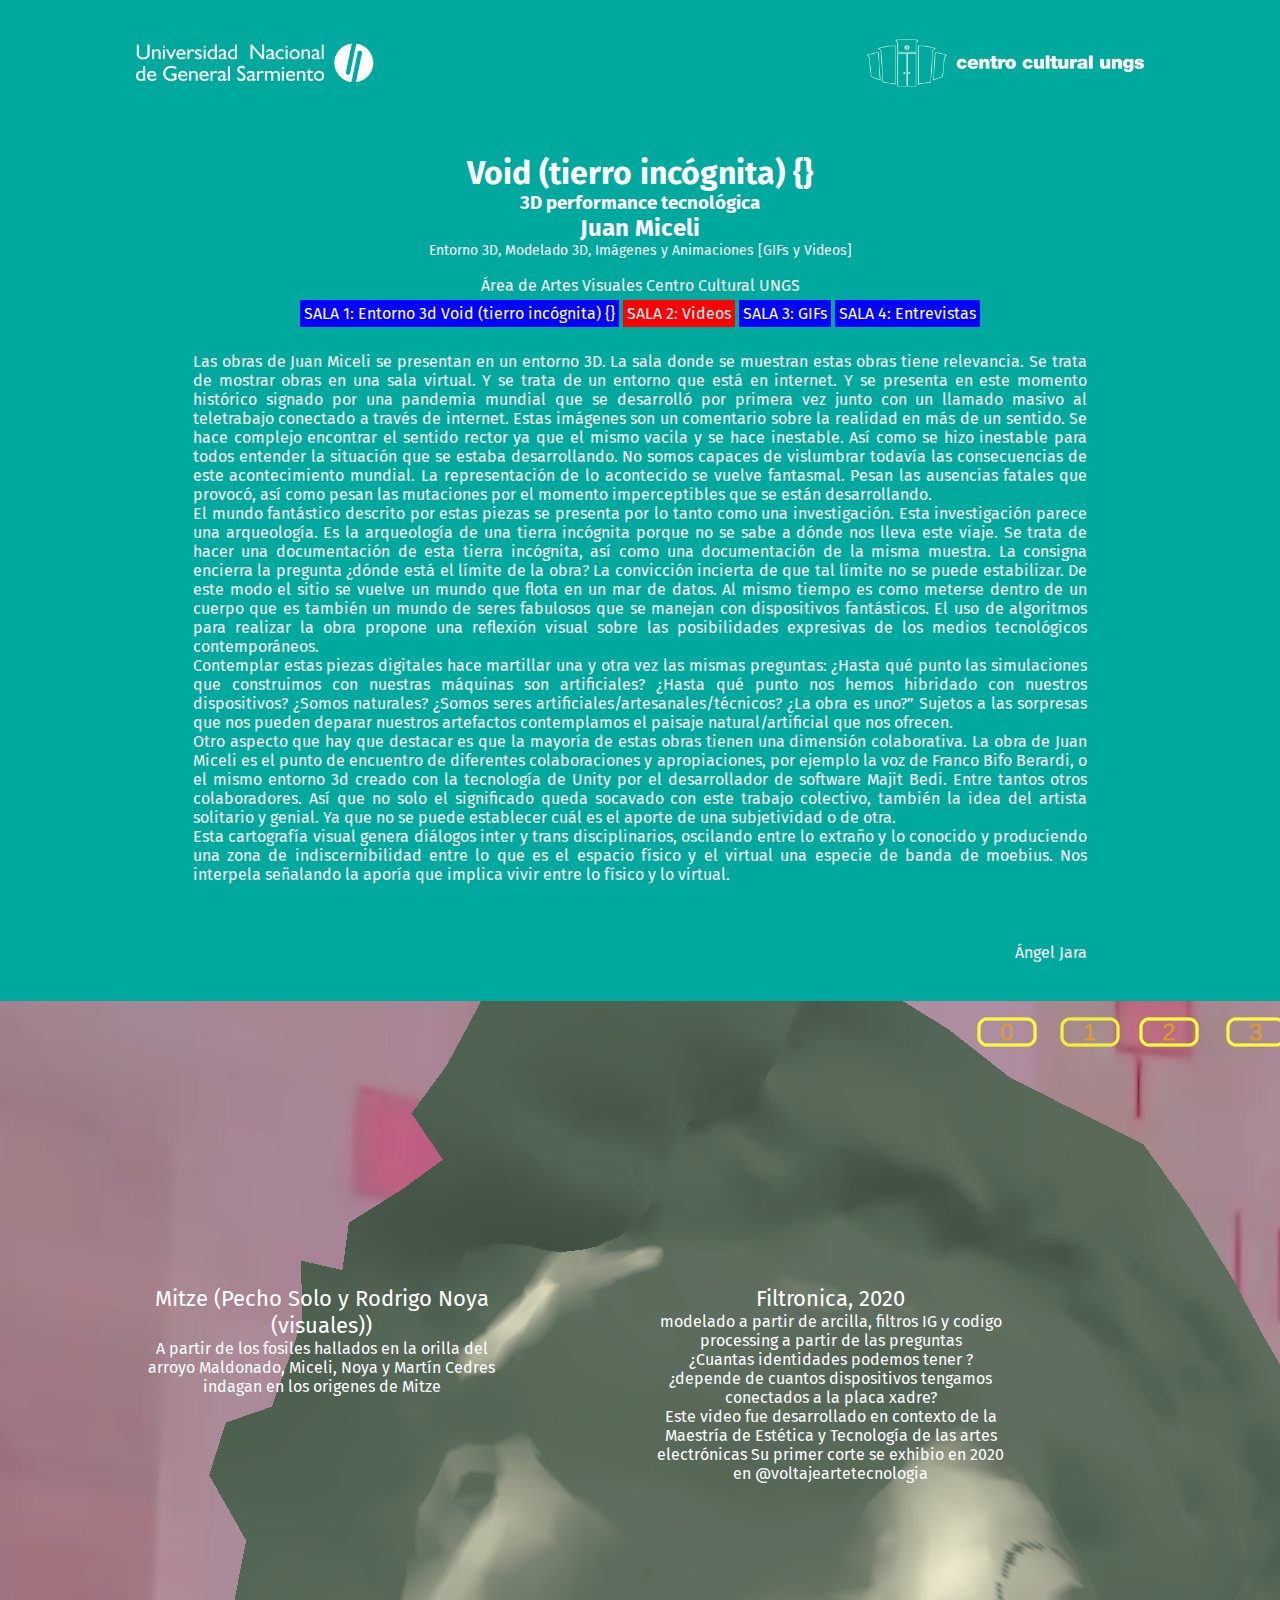
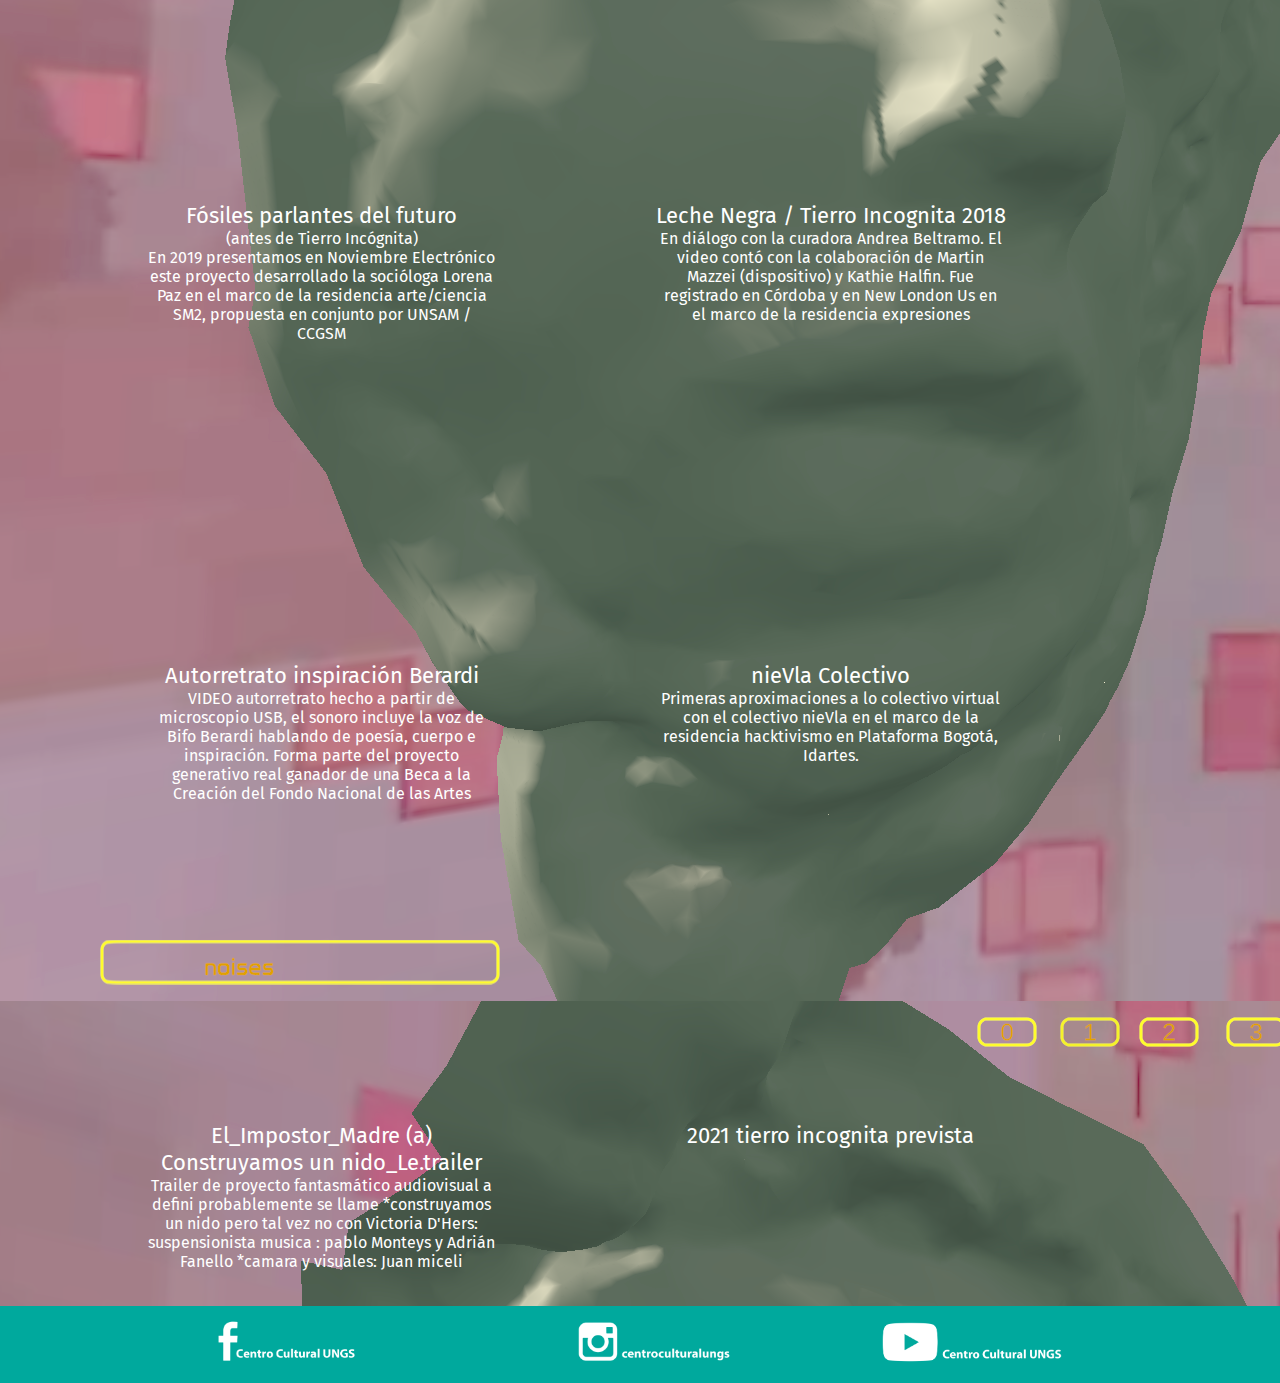
==== pagina02.html @ ece826c3 "Add files via upload" ====
<!DOCTYPE html>
<html lang="es">
    <head>
        <meta charset="UTF-8">
        <title>tierroincognitaJuanMiceliUNGS</title>
        <link rel="stylesheet" href="estilos.css">
        <link rel="icon" href="unicono.ico">
        <link rel="stylesheet" href="styles.css">
        <link rel="preconnect" href="https://fonts.gstatic.com">
        <link href="https://fonts.googleapis.com/css2?family=Fira+Sans&display=swap" rel="stylesheet"> 
        <link rel="stylesheet" href="estilosVideos.css">
    </head>
    <body>
        <header>
            <div><img src="logoTransparente.png" alt="logo centro cultural"></div>

            <h1>Void (tierro incógnita) {}</h1>
            <h3>3D performance tecnológica</h3>
            <h2>Juan Miceli</h2>
            <p  class="subtitulo">Entorno 3D, Modelado 3D, Imágenes y Animaciones [GIFs y Videos]<br><br></p>
            <p>Área de Artes Visuales Centro Cultural UNGS</p>

            <div>
                <a class = "irA" href="index.html#img1">SALA 1: Entorno 3d Void (tierro incógnita) {}</a> 
                <a class = "estoyaqui" href="pagina02.html#img1">SALA 2: Videos</a>
                <a class = "irA" href="pagina03.html#img1">SALA 3: GIFs </a>  
                <a class = "irA" href="pagina04.html#img1">SALA 4: Entrevistas </a>  
            </div>

            <div>
                <!--   <a href = "#img1">Ver Imágenes Entorno 3d</a>   -->      
            </div>
        </header>
        <div class="introduccion">
            <p class="textoCorto">
                Las obras de Juan Miceli se presentan en un entorno 3D. La sala donde se muestran estas obras tiene relevancia. Se trata de mostrar obras en una sala virtual. Y se trata de un entorno que está en internet. Y se presenta en este momento histórico signado por una pandemia mundial que se desarrolló por primera vez junto con un llamado masivo al teletrabajo conectado a través de internet. Estas imágenes son un comentario sobre la realidad en más de un sentido. Se hace complejo encontrar el sentido rector ya que el mismo vacila y se hace inestable. Así como se hizo inestable para todos entender la situación que se estaba desarrollando. No somos capaces de vislumbrar todavía las consecuencias de este acontecimiento mundial. La representación de lo acontecido se vuelve fantasmal. Pesan las ausencias fatales que provocó, así como pesan las mutaciones por el momento imperceptibles que se están desarrollando. <br>
                El mundo fantástico descrito por estas piezas se presenta por lo tanto como una investigación. Esta investigación parece una arqueología. Es la arqueología de una tierra incógnita porque no se sabe a dónde nos lleva este viaje. Se trata de hacer una documentación de esta tierra incógnita, así como una documentación de la misma muestra. La consigna encierra la pregunta ¿dónde está el límite de la obra? La convicción incierta de que tal límite no se puede estabilizar. De este modo el sitio se vuelve un mundo que flota en un mar de datos. Al mismo tiempo es como meterse dentro de un cuerpo que es también un mundo de seres fabulosos que se manejan con dispositivos fantásticos. El uso de algoritmos para realizar la obra propone una reflexión visual sobre las posibilidades expresivas de los medios tecnológicos contemporáneos. <br>
                Contemplar estas piezas digitales hace martillar una y otra vez las mismas preguntas: ¿Hasta qué punto las simulaciones que construimos con nuestras máquinas son artificiales? ¿Hasta qué punto nos hemos hibridado con nuestros dispositivos? ¿Somos naturales? ¿Somos seres artificiales/artesanales/técnicos? ¿La obra es uno?”  Sujetos a las sorpresas que nos pueden deparar nuestros artefactos contemplamos el paisaje natural/artificial que nos ofrecen.<br>
                Otro aspecto que hay que destacar es que la mayoría de estas obras tienen una dimensión colaborativa. La obra de Juan Miceli es el punto de encuentro de diferentes colaboraciones y apropiaciones, por ejemplo la voz de Franco Bifo Berardi, o el mismo entorno 3d creado con la tecnología de Unity por el desarrollador de software Majit Bedi. Entre tantos otros colaboradores. Así que no solo el significado queda socavado con este trabajo colectivo, también la idea del artista solitario y genial. Ya que no se puede establecer cuál es el aporte de una subjetividad o de otra.<br>
                Esta cartografía visual genera diálogos inter y trans disciplinarios, oscilando entre lo extraño y lo conocido y produciendo una zona de indiscernibilidad entre lo que es el espacio físico y el virtual una especie de banda de moebius. Nos interpela señalando la aporía que implica vivir entre lo físico y lo virtual.


                <br><br>
            </p>
            <p id="firmaCurador">Ángel Jara<br><br></p>



        </div>
        <div id="contenedor02">



            <div class = "videos">  
                <div class="contenedorDevideo">
                    <div id="img1">
                        <iframe width="500" height="280"  src="https://www.youtube.com/embed/HxGl6lmY7Ls" title="YouTube video player" frameborder="0" allow="accelerometer; autoplay; clipboard-write; encrypted-media; gyroscope; picture-in-picture" allowfullscreen></iframe>
                    </div>
                    <div class="nombre">
                        <p class="tituloVideo">Mitze (Pecho Solo y Rodrigo Noya (visuales)) <br> </p>
                        <p> A partir de los fosiles hallados en la orilla del arroyo Maldonado, Miceli, Noya y Martín Cedres indagan en los origenes de Mitze
                        </p>
                    </div>
                </div>

                <div class="contenedorDevideo">
                    <div id="img2">
                        <iframe width="500" height="280"  src="https://www.youtube.com/embed/QZKz11LGpqc" title="YouTube video player" frameborder="0" allow="accelerometer; autoplay; clipboard-write; encrypted-media; gyroscope; picture-in-picture" allowfullscreen></iframe>
                    </div>
                    <div class="nombre">
                        <p class="tituloVideo">Filtronica, 2020<br> </p>
                        <p>modelado a partir de arcilla, filtros IG y codigo processing a partir de las preguntas <br>
                            ¿Cuantas identidades podemos tener ?¿depende de cuantos dispositivos tengamos conectados a la placa xadre?
                            <br>
                            Este video fue desarrollado en contexto de la Maestría de Estética y Tecnología de las artes electrónicas  Su primer corte se exhibio en 2020 en @voltajeartetecnologia
                        </p>
                    </div>
                </div>

                <div class="contenedorDevideo">
                    <div id="img3">
                        <iframe width="500" height="280" src="https://www.youtube.com/embed/6zrBzX5Jtww" title="YouTube video player" frameborder="0" allow="accelerometer; autoplay; clipboard-write; encrypted-media; gyroscope; picture-in-picture" allowfullscreen></iframe>
                    </div>
                    <div class="nombre">
                        <p class="tituloVideo">Fósiles parlantes del futuro<br></p>
                        <p> (antes de Tierro Incógnita)<br>
                            En 2019 presentamos en Noviembre Electrónico este proyecto desarrollado la socióloga Lorena Paz en el marco de la residencia arte/ciencia SM2, propuesta en conjunto por  UNSAM / CCGSM 
                        </p>
                    </div>
                </div>

                <div class="contenedorDevideo">
                    <div id="img4">
                        <iframe width="500" height="280" src="https://www.youtube.com/embed/vhw7dtSBlI0" title="YouTube video player" frameborder="0" allow="accelerometer; autoplay; clipboard-write; encrypted-media; gyroscope; picture-in-picture" allowfullscreen></iframe>
                    </div>
                    <div class="nombre">
                        <p class="tituloVideo">Leche Negra / Tierro Incognita 2018<br></p>
                        <p> En diálogo con la curadora Andrea Beltramo. El video contó con la colaboración de Martin Mazzei (dispositivo) y Kathie Halfin. Fue registrado en Córdoba y en New London Us en el marco de la residencia expresiones
                        </p>
                    </div>
                </div>

                <div class="contenedorDevideo">
                    <div id="img5">
                        <iframe width="500" height="280" src="https://www.youtube.com/embed/IeEF1ytX8LI" title="YouTube video player" frameborder="0" allow="accelerometer; autoplay; clipboard-write; encrypted-media; gyroscope; picture-in-picture" allowfullscreen></iframe>
                    </div>
                    <div class="nombre">
                        <p class="tituloVideo">Autorretrato inspiración Berardi<br></p>
                        <p> VIDEO autorretrato hecho a partir de microscopio USB, el sonoro incluye la voz de Bifo Berardi hablando de poesía, cuerpo e inspiración.
                            Forma parte del proyecto generativo real ganador de una Beca a la Creación del Fondo Nacional de las Artes
                        </p>
                    </div>
                </div>

                <div class="contenedorDevideo">
                    <div id="img6">
                        <iframe width="500" height="280" src="https://www.youtube.com/embed/WB7l-OzrVms" title="YouTube video player" frameborder="0" allow="accelerometer; autoplay; clipboard-write; encrypted-media; gyroscope; picture-in-picture" allowfullscreen></iframe>
                    </div>
                    <div class="nombre">
                        <p class="tituloVideo">nieVla Colectivo<br></p>
                        <p> Primeras aproximaciones a lo colectivo virtual con el colectivo nieVla en el marco de la residencia hacktivismo en Plataforma Bogotá, Idartes. 
                        </p>
                    </div>
                </div>

                <div class="contenedorDevideo">
                    <div id="img7">
                        <iframe src="https://player.vimeo.com/video/132109901?h=d1c4c7fd4f" width="500" height="280" frameborder="0" allow="autoplay; fullscreen; picture-in-picture" allowfullscreen></iframe>
                    </div>
                    <div class="nombre">
                        <p class="tituloVideo">El_Impostor_Madre (a) Construyamos un nido_Le.trailer<br></p>
                        <p> Trailer de proyecto fantasmático audiovisual a defini
                            probablemente se llame *construyamos un nido
                            pero tal vez no
                            con Victoria D'Hers: suspensionista
                            musica : pablo Monteys y Adrián Fanello
                            *camara y visuales: Juan miceli

                        </p>
                    </div>
                </div>

                <div class="contenedorDevideo">
                    <div id="img8">
                        <iframe width="500" height="280" src="https://www.youtube.com/embed/KdrAC4US1-0" title="YouTube video player" frameborder="0" allow="accelerometer; autoplay; clipboard-write; encrypted-media; gyroscope; picture-in-picture" allowfullscreen></iframe>
                    </div>
                    <div class="nombre">
                        <p class="tituloVideo">2021 tierro incognita prevista<br></p>
                        <p>
                        </p>
                    </div>
                </div>


            </div>
        </div>

        <!--
<div class="contenedorDevideo">
<div id="img1">
<iframe ></iframe>
</div>
<div class="nombre">
<p class="tituloVideo">titulo<br></p>
<p> descripcion
</p>
</div>
</div>

-->


        <div>
            <div><img src="footerTranspa.png" alt="logo centro cultural"></div>
        </div>
    </body>
</html>
---- estilos.css ----
*{
    padding: 0;
    margin: 0;  
    text-decoration: none;
}



body {
    padding: 0;
    margin: 0;
    /*font-family: sans-serif;*/
    font-family: 'Fira Sans', sans-serif;
    color: #fff;
    background: #00a99d;
    text-align: center;
    text-decoration: none;
}

h1 {
    font-size: 20;
    margin-top: 50px;
}

a{
    color: #fff;
}

a.irA {
    display: inline-block;
    padding-top: 10px;
    padding-bottom: 10px;
    margin-bottom: 5px;
    margin-top: 5px;
    padding:  4px;
    color: #fff;
    background: #00F;
}

a.estoyaqui{
    display: inline-block;
    padding-top: 10px;
    padding-bottom: 10px;
    margin-bottom: 5px;
    margin-top: 5px;
    padding:  4px;
    color: #fff;
    background: #f00;  

}

img {
    max-width: 80%;
    max-height: 600px;
}

p.participantes{
    padding: 20px;
    text-align: left;
    display: inline-block;
}

p#firmaCurador{
    padding: 20px;
    text-align: right;  

}

p.textoCuratorial{
    padding: 20px;
    text-align: left;
    display: inline-block;
}

p.textoCorto{
    padding: 20px;
    text-align: justify;
    display: inline-block;
}

p.subtitulo {
    font-size: 14px;

}

.introduccion{  
    display: block;
    margin: auto;
    width: 73%;
}

.losParti{    
    display: inline-flex;
    /* width: 120px;*/
    text-align: left;

    flex-wrap: wrap;
    padding: 3px;
    margin: 1px;
    background: #000;
    justify-content:space-between;
}



.nombre{
    width: 350px;
    display: block;
    margin: auto;
    margin-bottom: 35px;
}

.fotos{
    background: #0c0c0c;
}
.unaFoto{
    display: none;
}

.unaFoto:target{
    display: block;
}
.nombre p{
    margin: 0;
}

.titulo {
    color: #09b;
}
---- styles.css ----
@charset "UTF-8";

@font-face {
  font-family: "untitled-font-1";
  src:url("fonts/untitled-font-1.eot");
  src:url("fonts/untitled-font-1.eot?#iefix") format("embedded-opentype"),
    url("fonts/untitled-font-1.woff") format("woff"),
    url("fonts/untitled-font-1.ttf") format("truetype"),
    url("fonts/untitled-font-1.svg#untitled-font-1") format("svg");
  font-weight: normal;
  font-style: normal;

}

[data-icon]:before {
  font-family: "untitled-font-1" !important;
  content: attr(data-icon);
  font-style: normal !important;
  font-weight: normal !important;
  font-variant: normal !important;
  text-transform: none !important;
  speak: none;
  line-height: 1;
  -webkit-font-smoothing: antialiased;
  -moz-osx-font-smoothing: grayscale;
}

[class^="icon-"]:before,
[class*=" icon-"]:before {
  font-family: "untitled-font-1" !important;
  font-style: normal !important;
  font-weight: normal !important;
  font-variant: normal !important;
  text-transform: none !important;
  speak: none;
  line-height: 1;
  -webkit-font-smoothing: antialiased;
  -moz-osx-font-smoothing: grayscale;
}

.icon-chevron-right:before {
  content: "\66";
}
.icon-chevron-left:before {
  content: "\67";
}
---- estilosVideos.css ----
div#contenedor02{
    background-image: url("imagenes/Captura%20de%20Pantalla%202021-10-21%20a%20la(s)%2010.22.22%20a.%20m..png");
}

div.videos{
    
    width: 90%;

    display: block;
 
}

div.contenedorDevideo{
     width: 505px;
        display: inline-block;
    vertical-align: text-top;
}

p.tituloVideo{
        font-size: 22px;
    
}
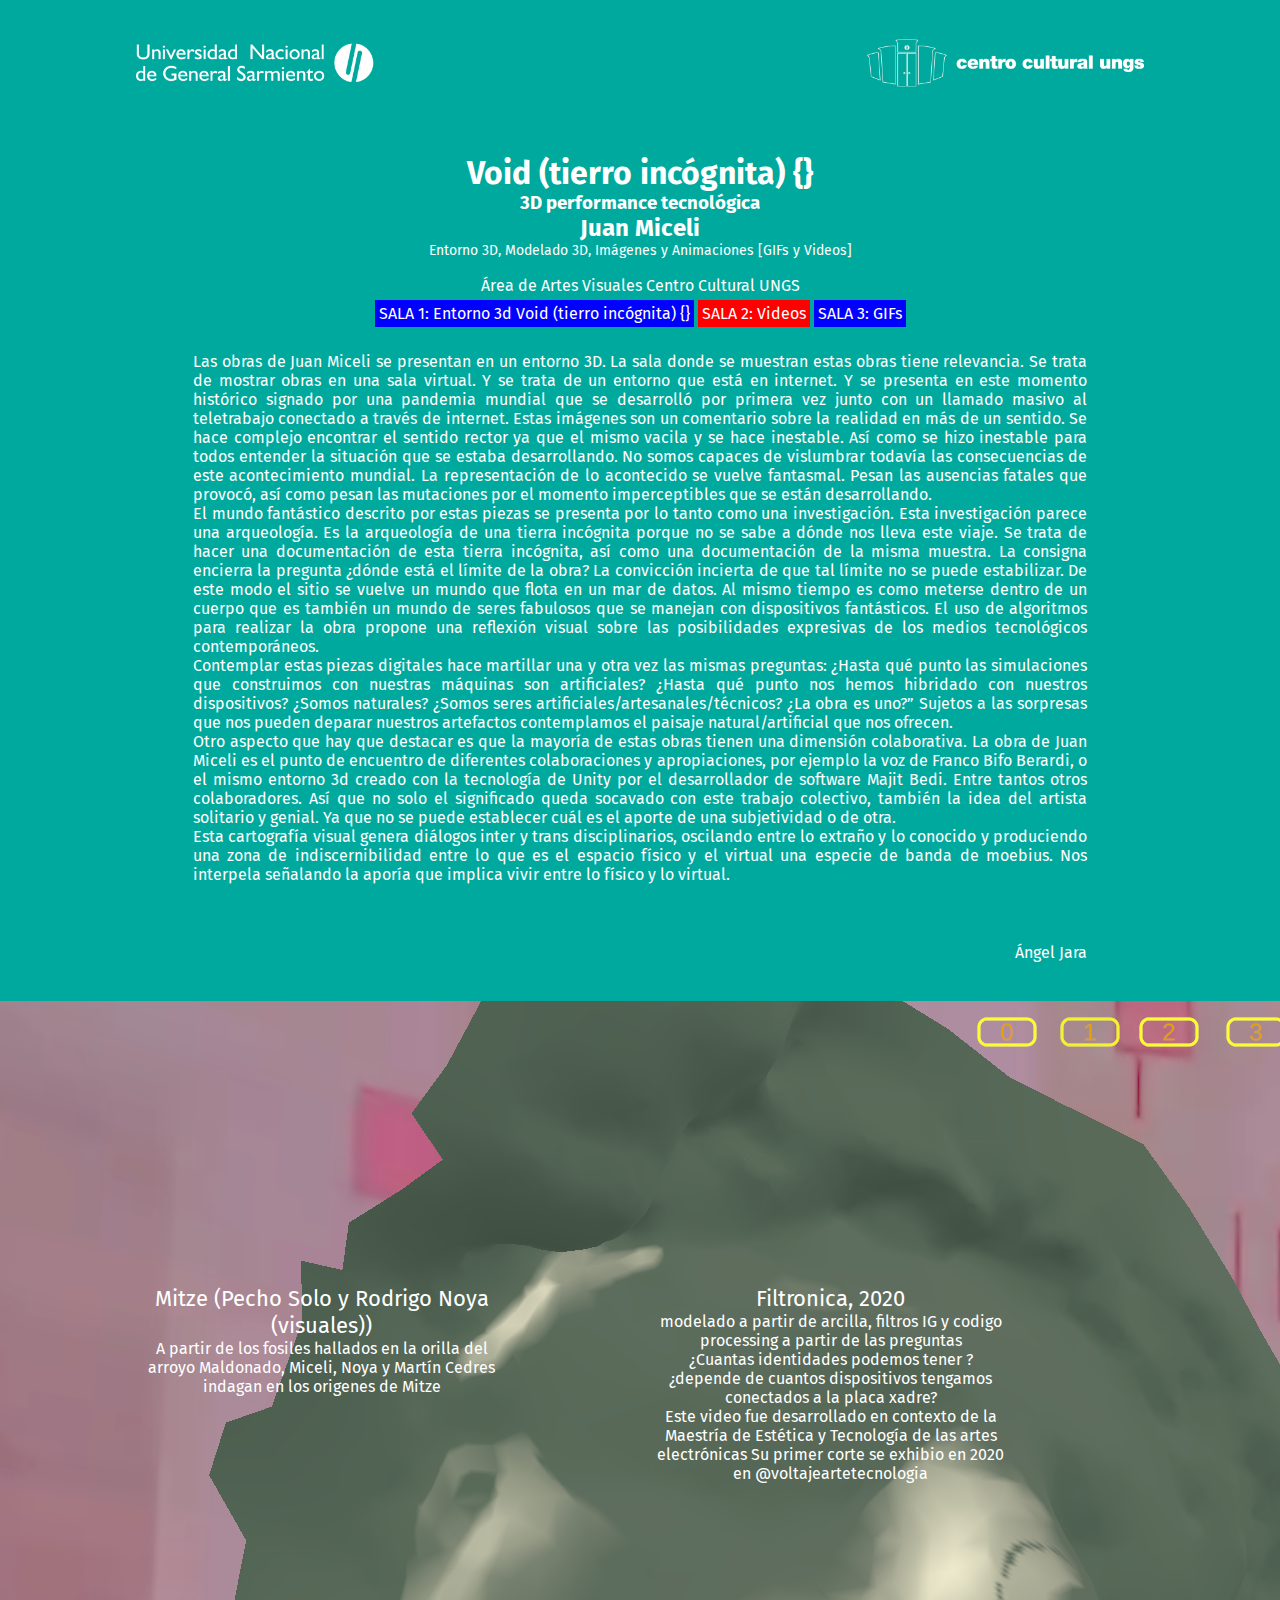
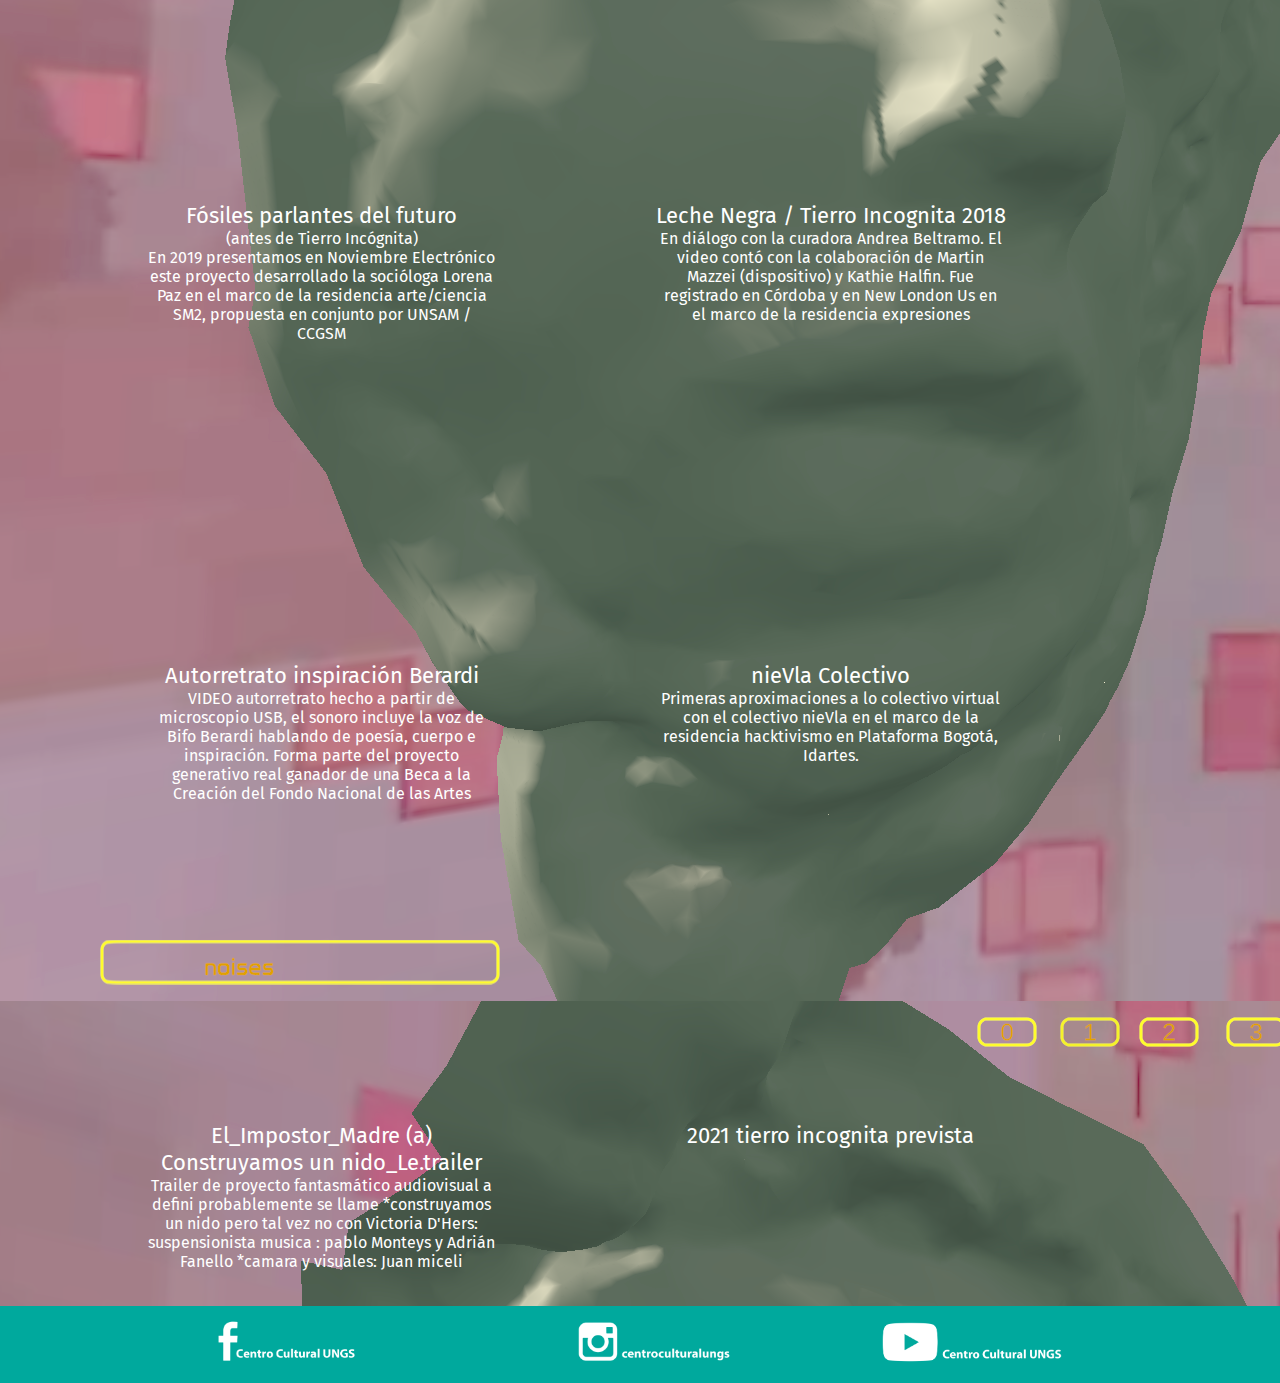
==== commit 1d575f19: "Add files via upload" ====
--- a/pagina02.html
+++ b/pagina02.html
@@ -24,7 +24,9 @@
                 <a class = "irA" href="index.html#img1">SALA 1: Entorno 3d Void (tierro incógnita) {}</a> 
                 <a class = "estoyaqui" href="pagina02.html#img1">SALA 2: Videos</a>
                 <a class = "irA" href="pagina03.html#img1">SALA 3: GIFs </a>  
+                <!-- 
                 <a class = "irA" href="pagina04.html#img1">SALA 4: Entrevistas </a>  
+                -->
             </div>
 
             <div>
--- a/estilosVideos.css
+++ b/estilosVideos.css
@@ -2,12 +2,13 @@
     background-image: url("imagenes/Captura%20de%20Pantalla%202021-10-21%20a%20la(s)%2010.22.22%20a.%20m..png");
 }
 
-div.videos{
-    
+div#contenedor03{
+    background-image: url("imagenes/Captura%20de%20Pantalla%202021-10-21%20a%20la(s)%2010.22.27%20a.%20m..png");
+}
+
+div.videos{    
     width: 90%;
-
-    display: block;
- 
+    display: block; 
 }
 
 div.contenedorDevideo{
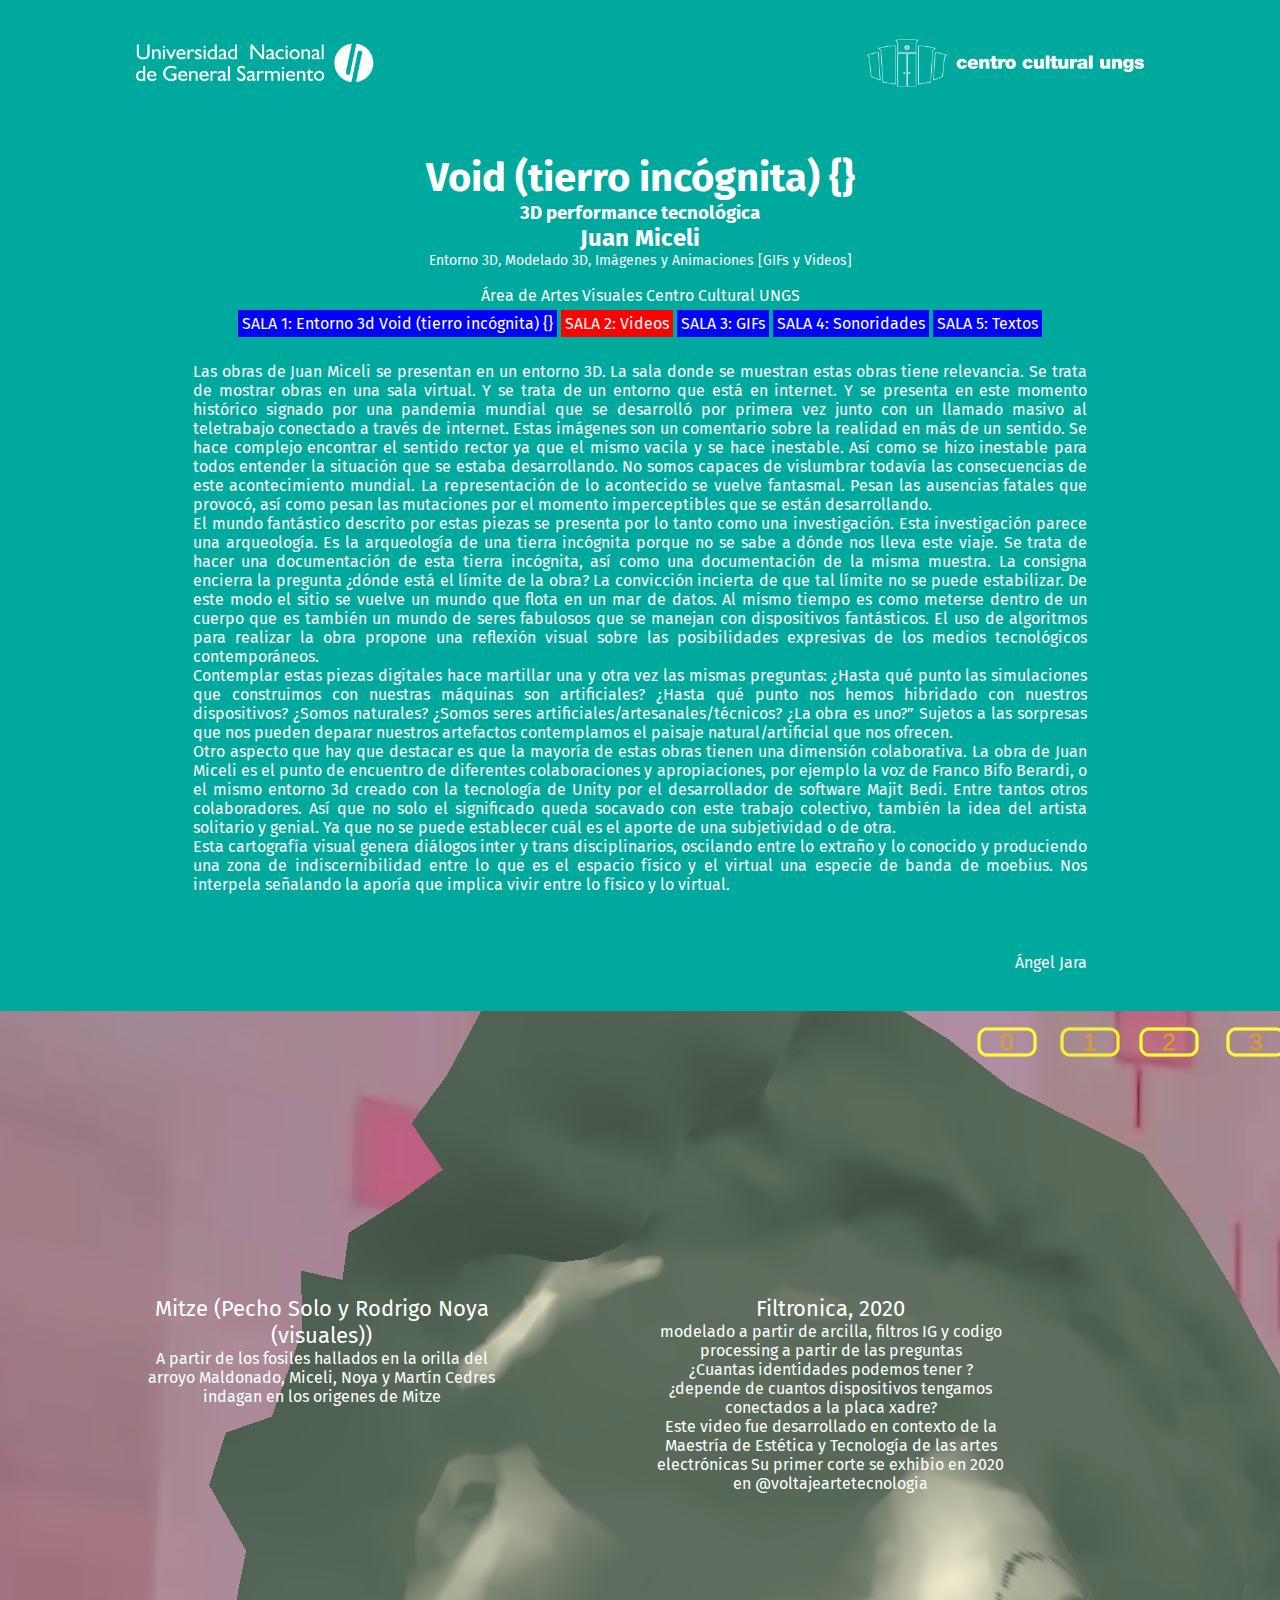
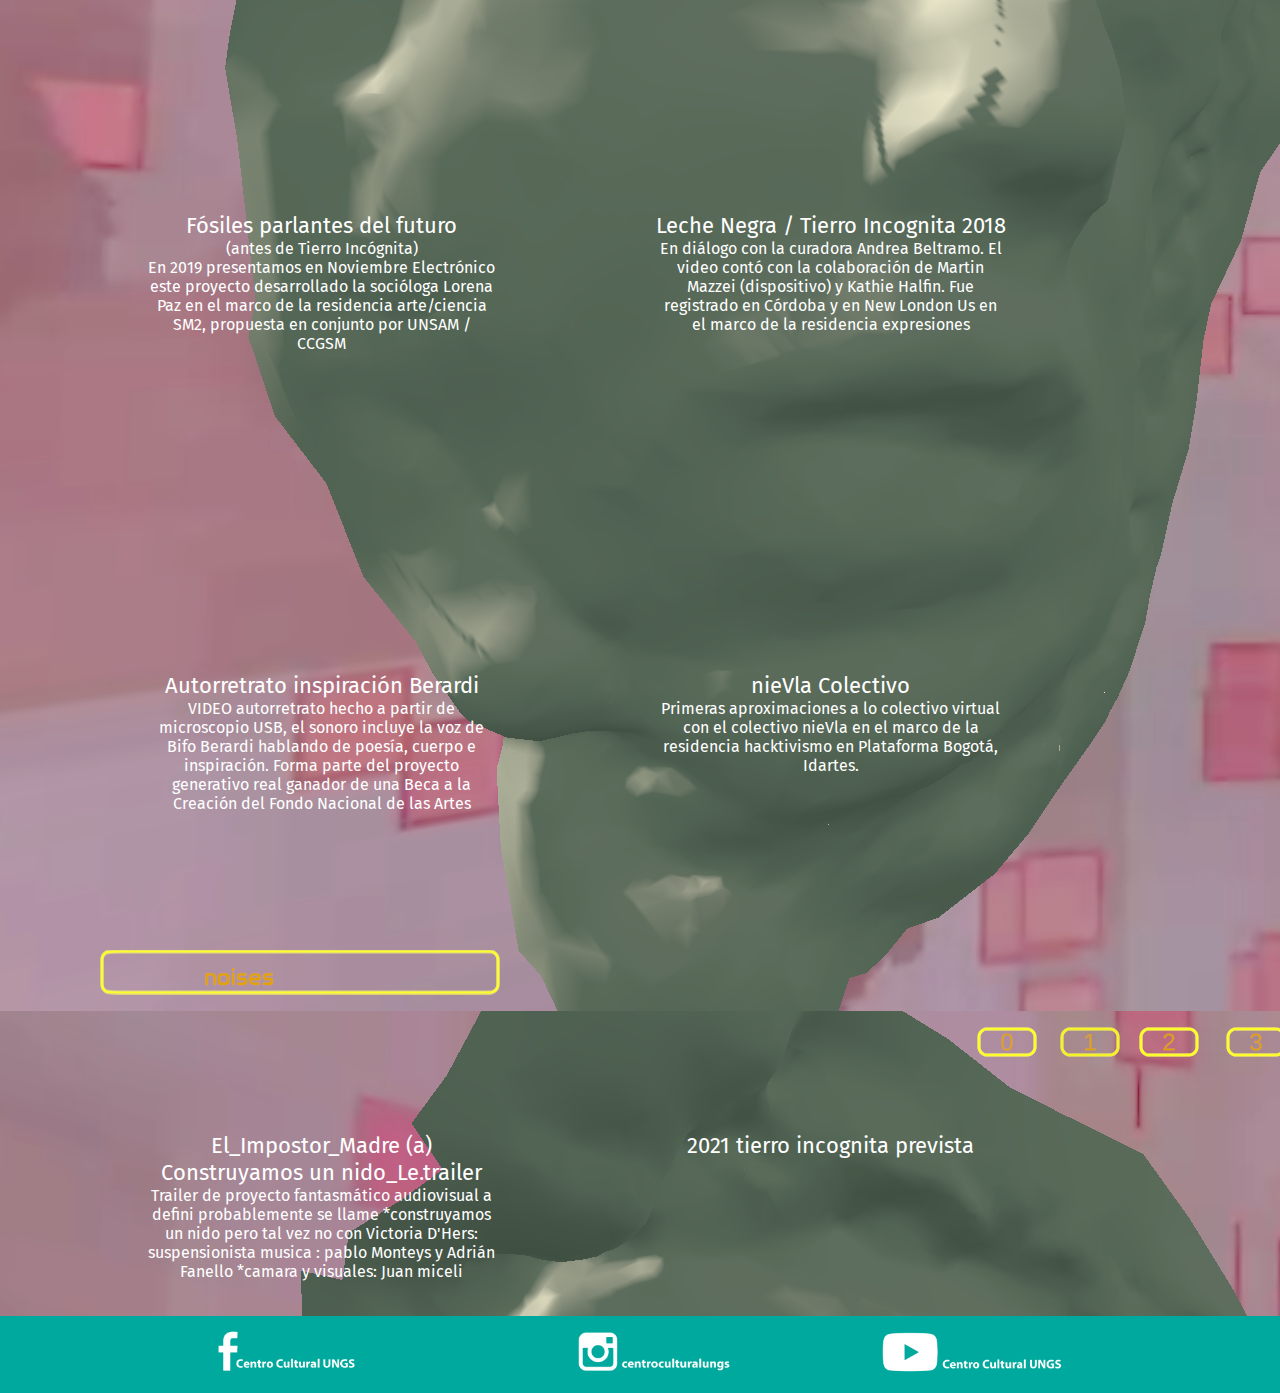
==== commit a64fd305: "Add files via upload" ====
--- a/pagina02.html
+++ b/pagina02.html
@@ -24,9 +24,11 @@
                 <a class = "irA" href="index.html#img1">SALA 1: Entorno 3d Void (tierro incógnita) {}</a> 
                 <a class = "estoyaqui" href="pagina02.html#img1">SALA 2: Videos</a>
                 <a class = "irA" href="pagina03.html#img1">SALA 3: GIFs </a>  
+                <a class = "irA" href="pagina04.html#img1">SALA 4: Sonoridades</a>
+                <a class = "irA" href="pagina05.html#img1">SALA 5: Textos </a> 
                 <!-- 
-                <a class = "irA" href="pagina04.html#img1">SALA 4: Entrevistas </a>  
-                -->
+<a class = "irA" href="pagina04.html#img1">SALA 4: Entrevistas </a>  
+-->
             </div>
 
             <div>
--- a/estilos.css
+++ b/estilos.css
@@ -18,7 +18,7 @@
 }
 
 h1 {
-    font-size: 20;
+    font-size: 40px;
     margin-top: 50px;
 }
 
--- a/estilosVideos.css
+++ b/estilosVideos.css
@@ -11,6 +11,15 @@
     display: block; 
 }
 
+div.contenedorDeTexto{
+         width: 505px;
+    background: rgba(0,0,0,40%);
+            display: inline-block;
+    vertical-align: text-top;
+    
+    margin:  5px;
+}
+
 div.contenedorDevideo{
      width: 505px;
         display: inline-block;
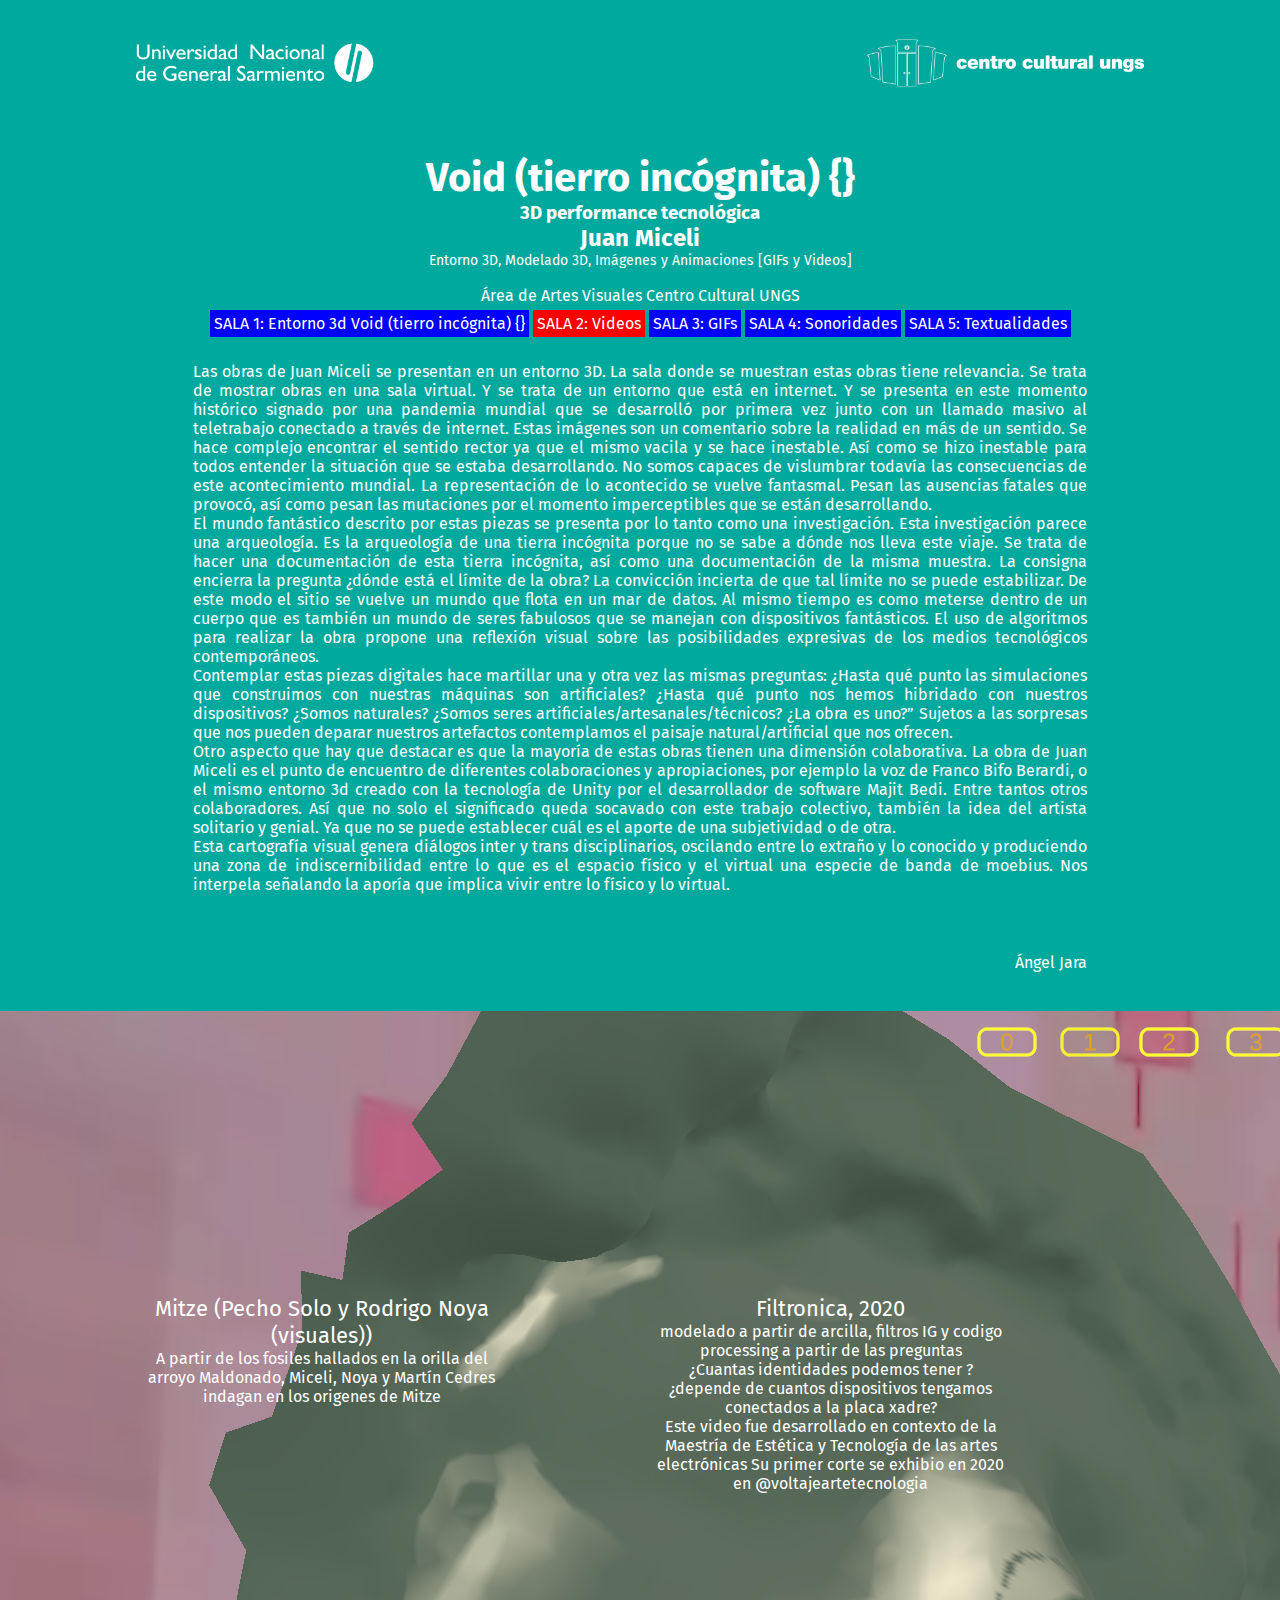
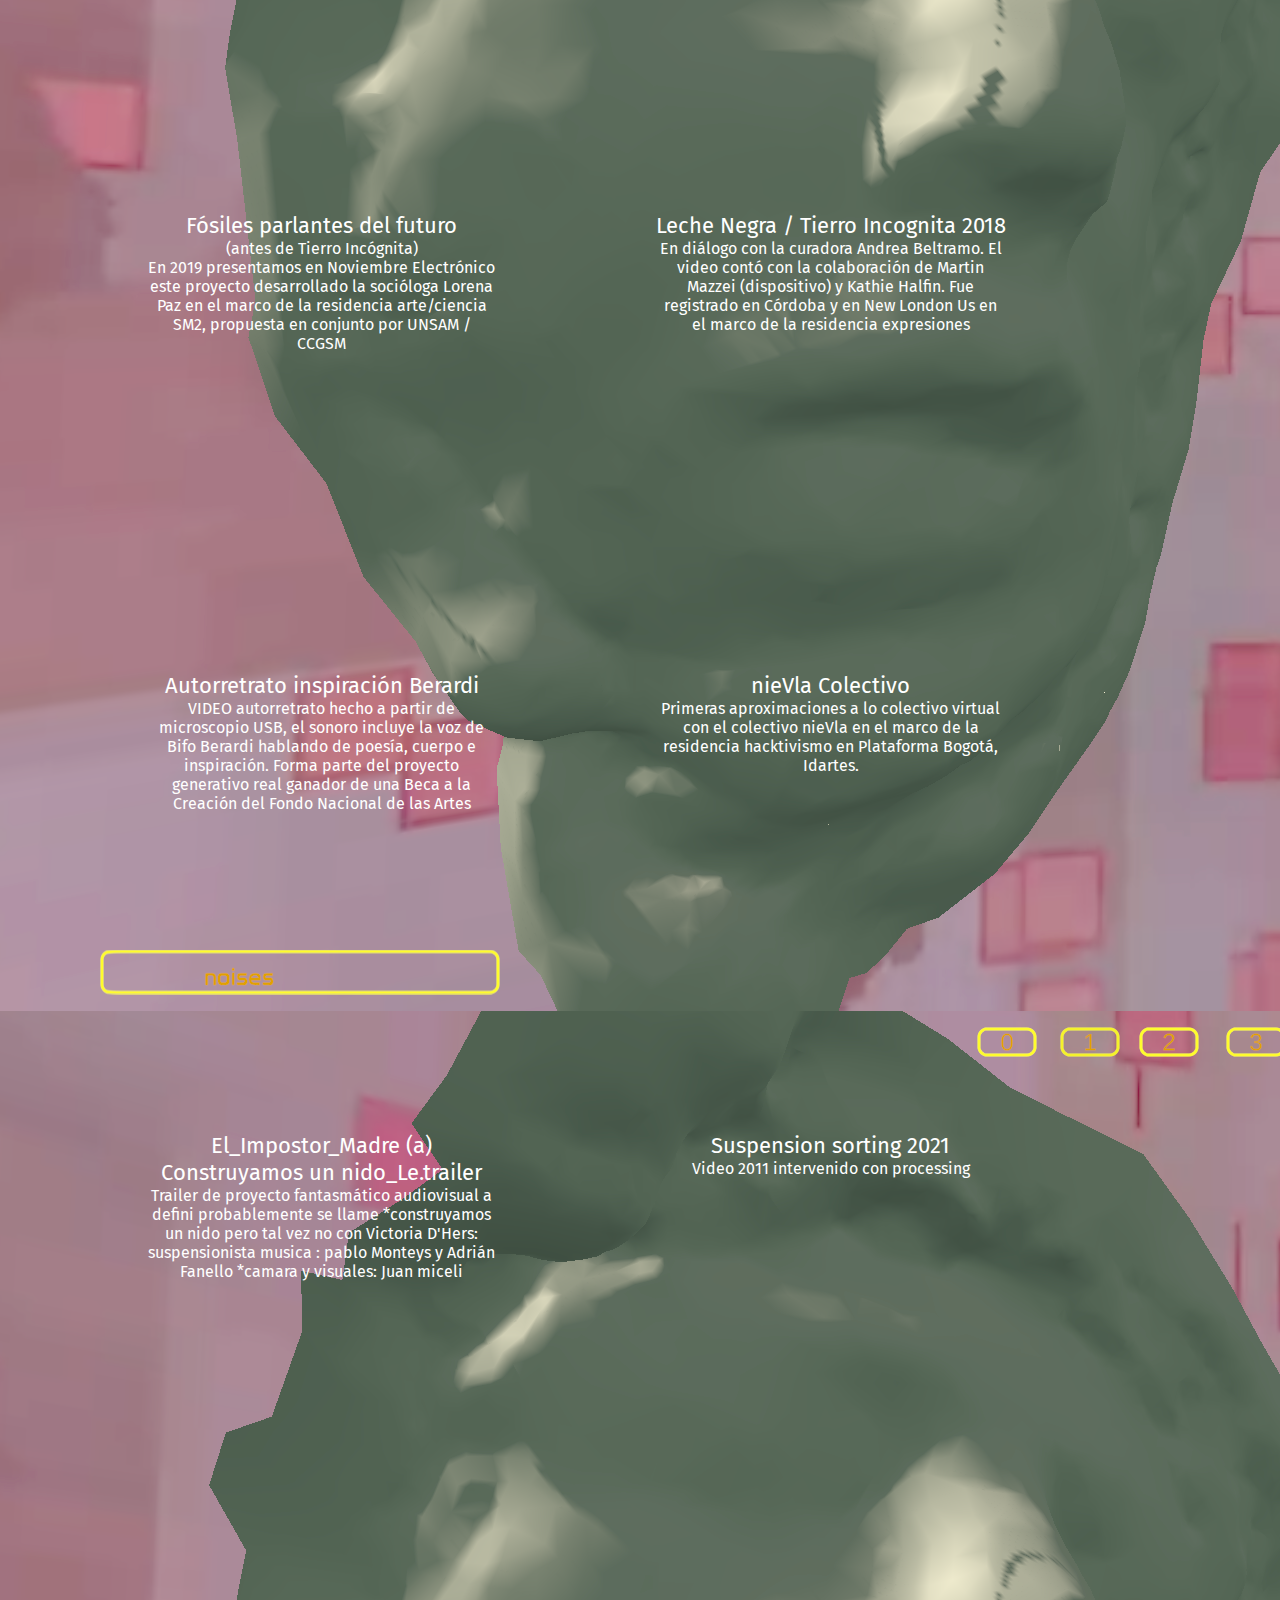
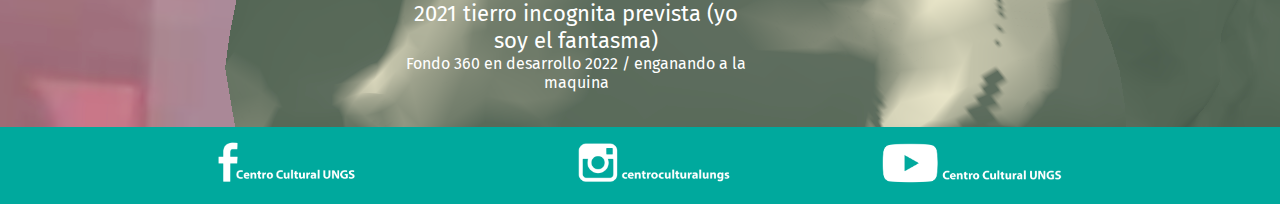
==== commit 8d3d9435: "Add files via upload" ====
--- a/pagina02.html
+++ b/pagina02.html
@@ -25,7 +25,7 @@
                 <a class = "estoyaqui" href="pagina02.html#img1">SALA 2: Videos</a>
                 <a class = "irA" href="pagina03.html#img1">SALA 3: GIFs </a>  
                 <a class = "irA" href="pagina04.html#img1">SALA 4: Sonoridades</a>
-                <a class = "irA" href="pagina05.html#img1">SALA 5: Textos </a> 
+                <a class = "irA" href="pagina05.html#img1">SALA 5: Textualidades</a> 
                 <!-- 
 <a class = "irA" href="pagina04.html#img1">SALA 4: Entrevistas </a>  
 -->
@@ -143,14 +143,25 @@
                         </p>
                     </div>
                 </div>
+                
+                                <div class="contenedorDevideo">
+                    <div id="img8">
+                        <iframe src="https://player.vimeo.com/video/132109901?h=d1c4c7fd4f" width="500" height="280" frameborder="0" allow="autoplay; fullscreen; picture-in-picture" allowfullscreen></iframe>
+                    </div>
+                    <div class="nombre">
+                        <p class="tituloVideo">Suspension sorting 2021<br></p>
+                        <p>Video 2011 intervenido con processing
+                        </p>
+                    </div>
+                </div>
 
                 <div class="contenedorDevideo">
-                    <div id="img8">
+                    <div id="img9">
                         <iframe width="500" height="280" src="https://www.youtube.com/embed/KdrAC4US1-0" title="YouTube video player" frameborder="0" allow="accelerometer; autoplay; clipboard-write; encrypted-media; gyroscope; picture-in-picture" allowfullscreen></iframe>
                     </div>
                     <div class="nombre">
-                        <p class="tituloVideo">2021 tierro incognita prevista<br></p>
-                        <p>
+                        <p class="tituloVideo">2021 tierro incognita prevista (yo soy el fantasma)<br></p>
+                        <p>Fondo 360 en desarrollo 2022 / enganando a la maquina
                         </p>
                     </div>
                 </div>
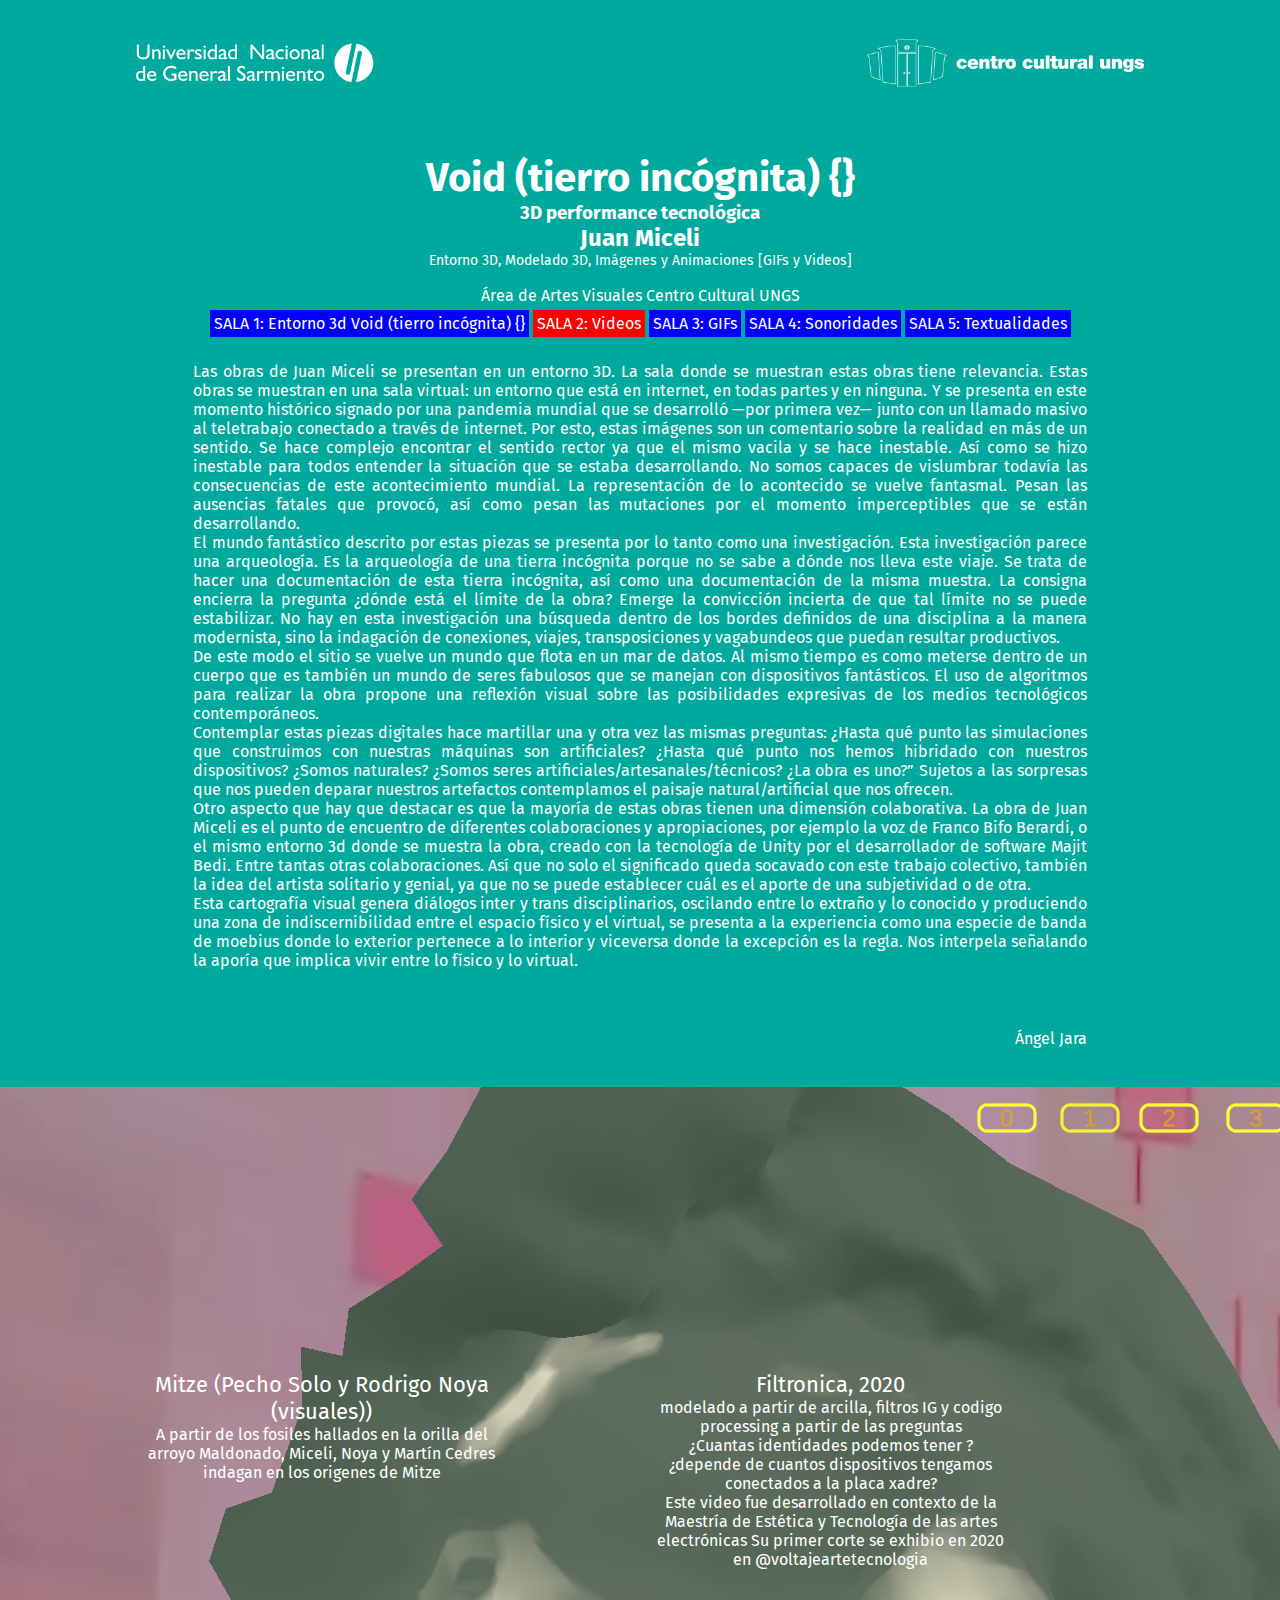
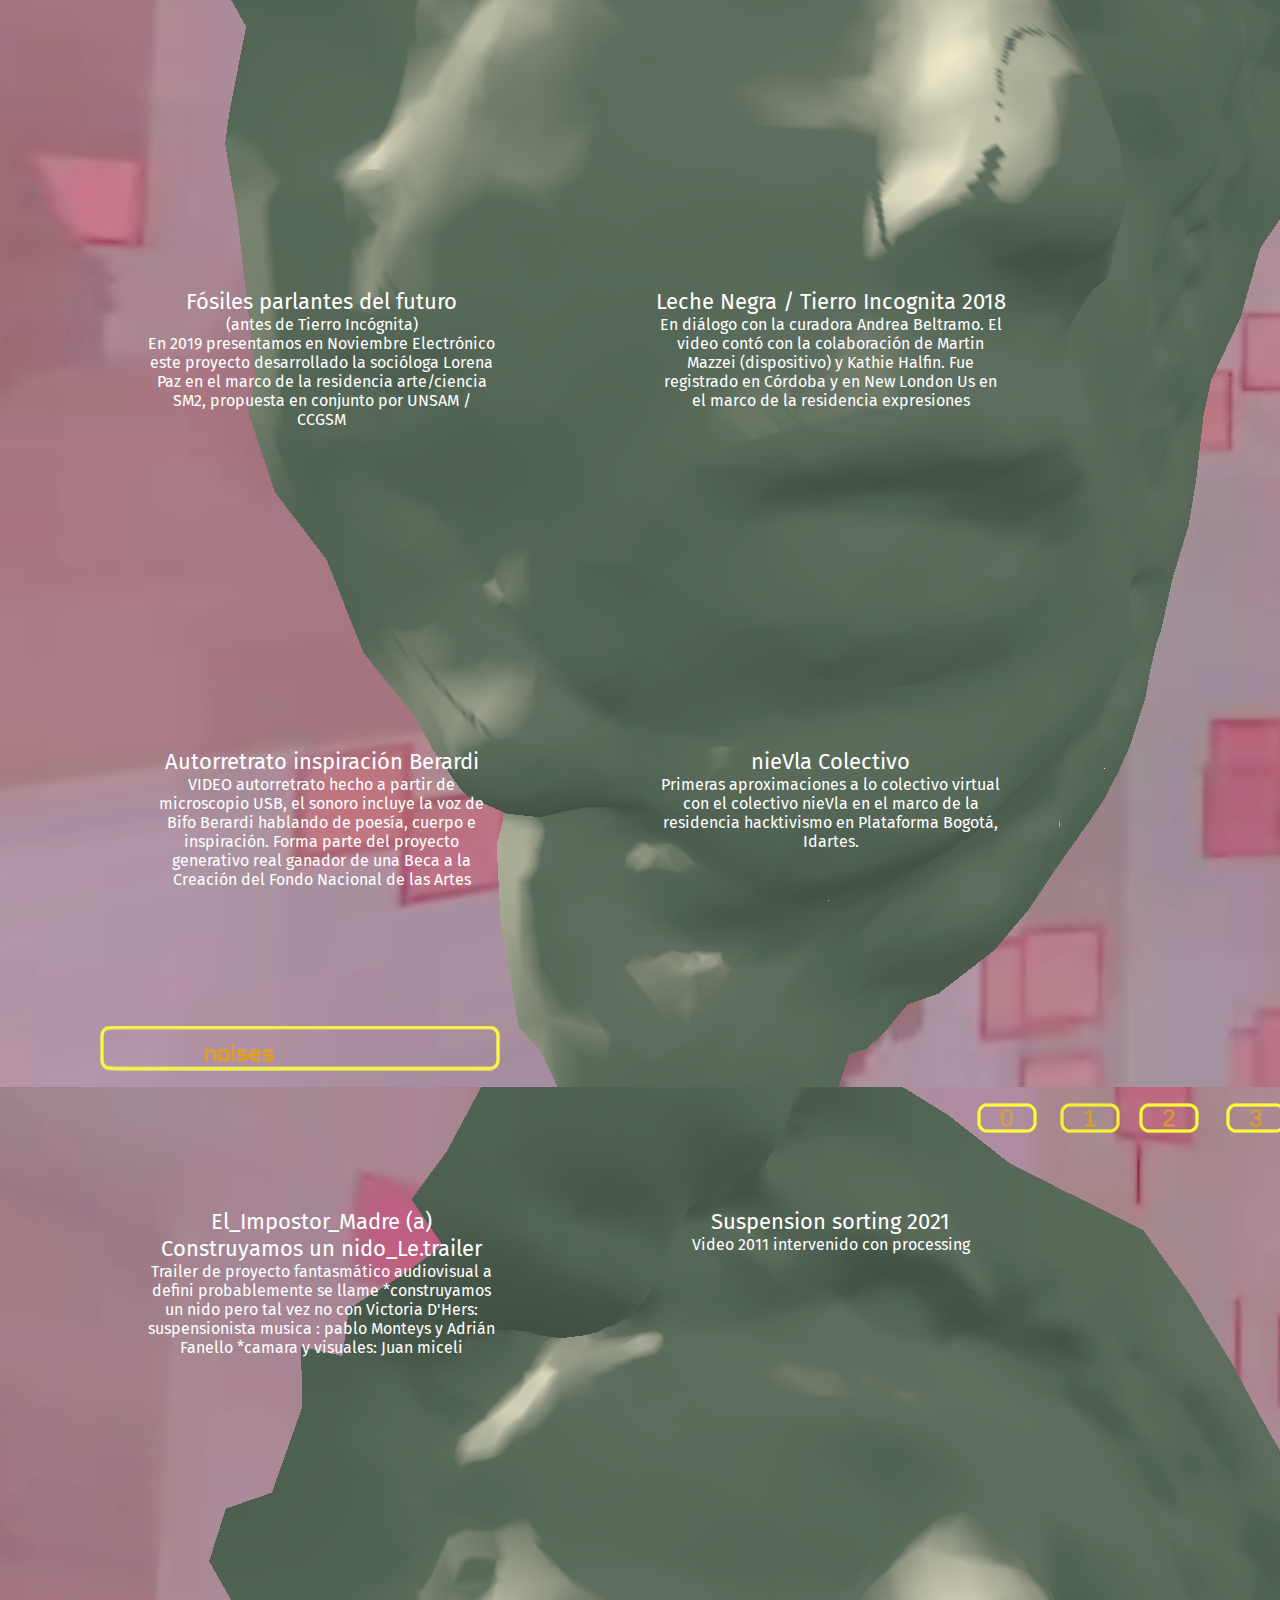
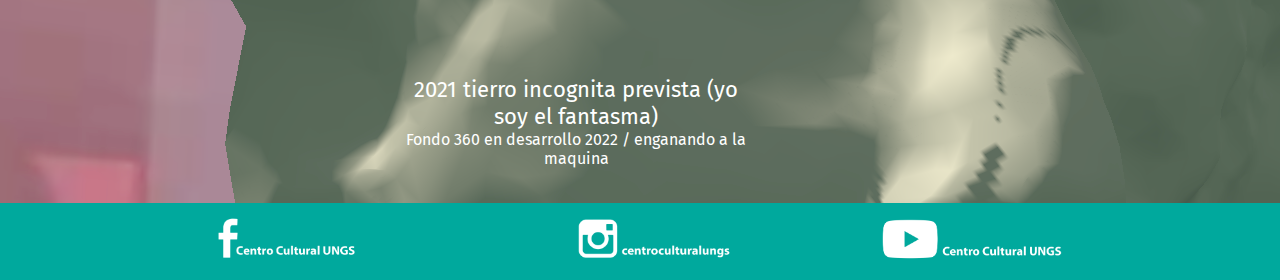
==== commit 816dc694: "Add files via upload" ====
--- a/pagina02.html
+++ b/pagina02.html
@@ -37,11 +37,12 @@
         </header>
         <div class="introduccion">
             <p class="textoCorto">
-                Las obras de Juan Miceli se presentan en un entorno 3D. La sala donde se muestran estas obras tiene relevancia. Se trata de mostrar obras en una sala virtual. Y se trata de un entorno que está en internet. Y se presenta en este momento histórico signado por una pandemia mundial que se desarrolló por primera vez junto con un llamado masivo al teletrabajo conectado a través de internet. Estas imágenes son un comentario sobre la realidad en más de un sentido. Se hace complejo encontrar el sentido rector ya que el mismo vacila y se hace inestable. Así como se hizo inestable para todos entender la situación que se estaba desarrollando. No somos capaces de vislumbrar todavía las consecuencias de este acontecimiento mundial. La representación de lo acontecido se vuelve fantasmal. Pesan las ausencias fatales que provocó, así como pesan las mutaciones por el momento imperceptibles que se están desarrollando. <br>
-                El mundo fantástico descrito por estas piezas se presenta por lo tanto como una investigación. Esta investigación parece una arqueología. Es la arqueología de una tierra incógnita porque no se sabe a dónde nos lleva este viaje. Se trata de hacer una documentación de esta tierra incógnita, así como una documentación de la misma muestra. La consigna encierra la pregunta ¿dónde está el límite de la obra? La convicción incierta de que tal límite no se puede estabilizar. De este modo el sitio se vuelve un mundo que flota en un mar de datos. Al mismo tiempo es como meterse dentro de un cuerpo que es también un mundo de seres fabulosos que se manejan con dispositivos fantásticos. El uso de algoritmos para realizar la obra propone una reflexión visual sobre las posibilidades expresivas de los medios tecnológicos contemporáneos. <br>
+                Las obras de Juan Miceli se presentan en un entorno 3D. La sala donde se muestran estas obras tiene relevancia. Estas obras se muestran en una sala virtual: un entorno que está en internet, en todas partes y en ninguna. Y se presenta en este momento histórico signado por una pandemia mundial que se desarrolló —por primera vez— junto con un llamado masivo al teletrabajo conectado a través de internet. Por esto, estas imágenes son un comentario sobre la realidad en más de un sentido. Se hace complejo encontrar el sentido rector ya que el mismo vacila y se hace inestable. Así como se hizo inestable para todos entender la situación que se estaba desarrollando. No somos capaces de vislumbrar todavía las consecuencias de este acontecimiento mundial. La representación de lo acontecido se vuelve fantasmal. Pesan las ausencias fatales que provocó, así como pesan las mutaciones por el momento imperceptibles que se están desarrollando. <br>
+                El mundo fantástico descrito por estas piezas se presenta por lo tanto como una investigación. Esta investigación parece una arqueología. Es la arqueología de una tierra incógnita porque no se sabe a dónde nos lleva este viaje. Se trata de hacer una documentación de esta tierra incógnita, así como una documentación de la misma muestra. La consigna encierra la pregunta ¿dónde está el límite de la obra? Emerge la convicción incierta de que tal límite no se puede estabilizar. No hay en esta investigación una búsqueda dentro de los bordes definidos de una disciplina a la manera modernista, sino la indagación de conexiones, viajes, transposiciones y vagabundeos que puedan resultar productivos.<br>
+                De este modo el sitio se vuelve un mundo que flota en un mar de datos. Al mismo tiempo es como meterse dentro de un cuerpo que es también un mundo de seres fabulosos que se manejan con dispositivos fantásticos. El uso de algoritmos para realizar la obra propone una reflexión visual sobre las posibilidades expresivas de los medios tecnológicos contemporáneos. <br>
                 Contemplar estas piezas digitales hace martillar una y otra vez las mismas preguntas: ¿Hasta qué punto las simulaciones que construimos con nuestras máquinas son artificiales? ¿Hasta qué punto nos hemos hibridado con nuestros dispositivos? ¿Somos naturales? ¿Somos seres artificiales/artesanales/técnicos? ¿La obra es uno?”  Sujetos a las sorpresas que nos pueden deparar nuestros artefactos contemplamos el paisaje natural/artificial que nos ofrecen.<br>
-                Otro aspecto que hay que destacar es que la mayoría de estas obras tienen una dimensión colaborativa. La obra de Juan Miceli es el punto de encuentro de diferentes colaboraciones y apropiaciones, por ejemplo la voz de Franco Bifo Berardi, o el mismo entorno 3d creado con la tecnología de Unity por el desarrollador de software Majit Bedi. Entre tantos otros colaboradores. Así que no solo el significado queda socavado con este trabajo colectivo, también la idea del artista solitario y genial. Ya que no se puede establecer cuál es el aporte de una subjetividad o de otra.<br>
-                Esta cartografía visual genera diálogos inter y trans disciplinarios, oscilando entre lo extraño y lo conocido y produciendo una zona de indiscernibilidad entre lo que es el espacio físico y el virtual una especie de banda de moebius. Nos interpela señalando la aporía que implica vivir entre lo físico y lo virtual.
+                Otro aspecto que hay que destacar es que la mayoría de estas obras tienen una dimensión colaborativa. La obra de Juan Miceli es el punto de encuentro de diferentes colaboraciones y apropiaciones, por ejemplo la voz de Franco Bifo Berardi, o el mismo entorno 3d donde se muestra la obra, creado con la tecnología de Unity por el desarrollador de software Majit Bedi. Entre tantas otras colaboraciones. Así que no solo el significado queda socavado con este trabajo colectivo, también la idea del artista solitario y genial, ya que no se puede establecer cuál es el aporte de una subjetividad o de otra. <br>
+                Esta cartografía visual genera diálogos inter y trans disciplinarios, oscilando entre lo extraño y lo conocido y produciendo una zona de indiscernibilidad entre el espacio físico y el virtual, se presenta a la experiencia como una especie de banda de moebius donde lo exterior pertenece a lo interior y viceversa donde la  excepción es la  regla. Nos interpela señalando la aporía que implica vivir entre lo físico y lo virtual.
 
 
                 <br><br>
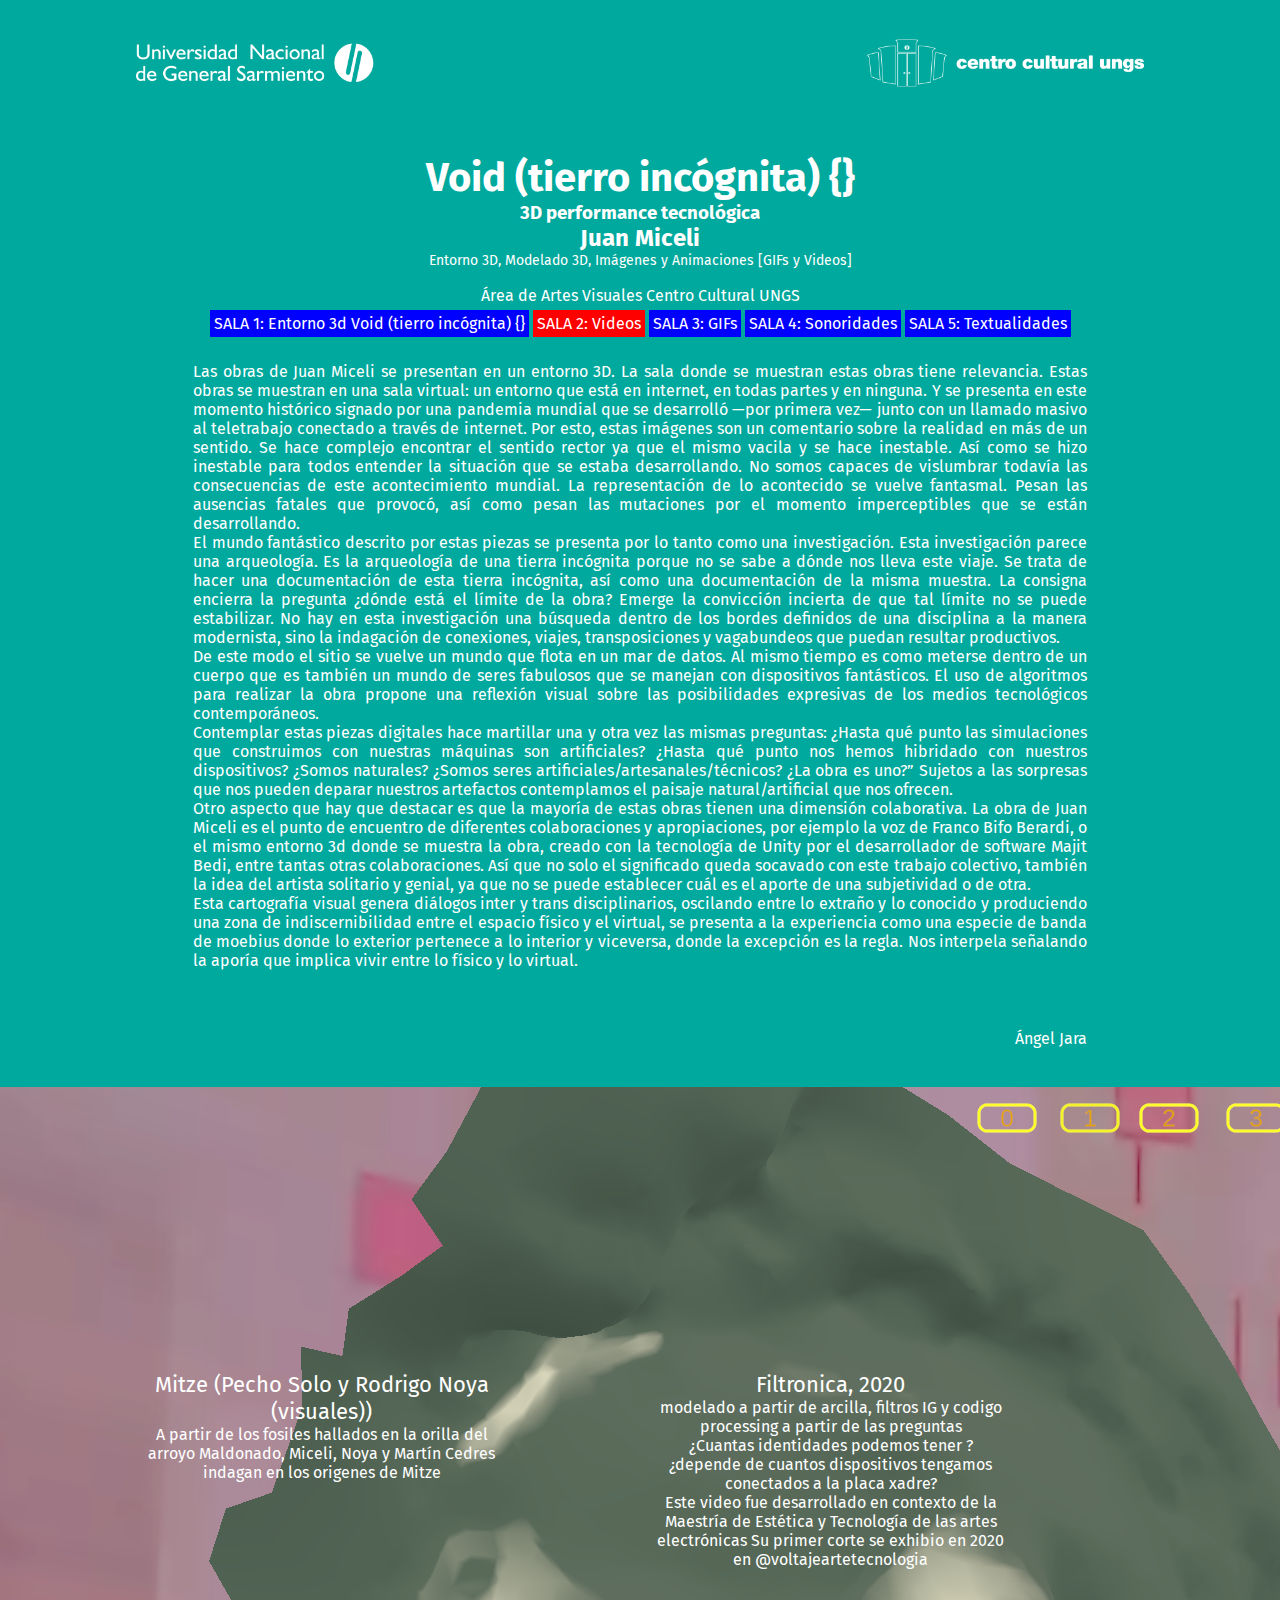
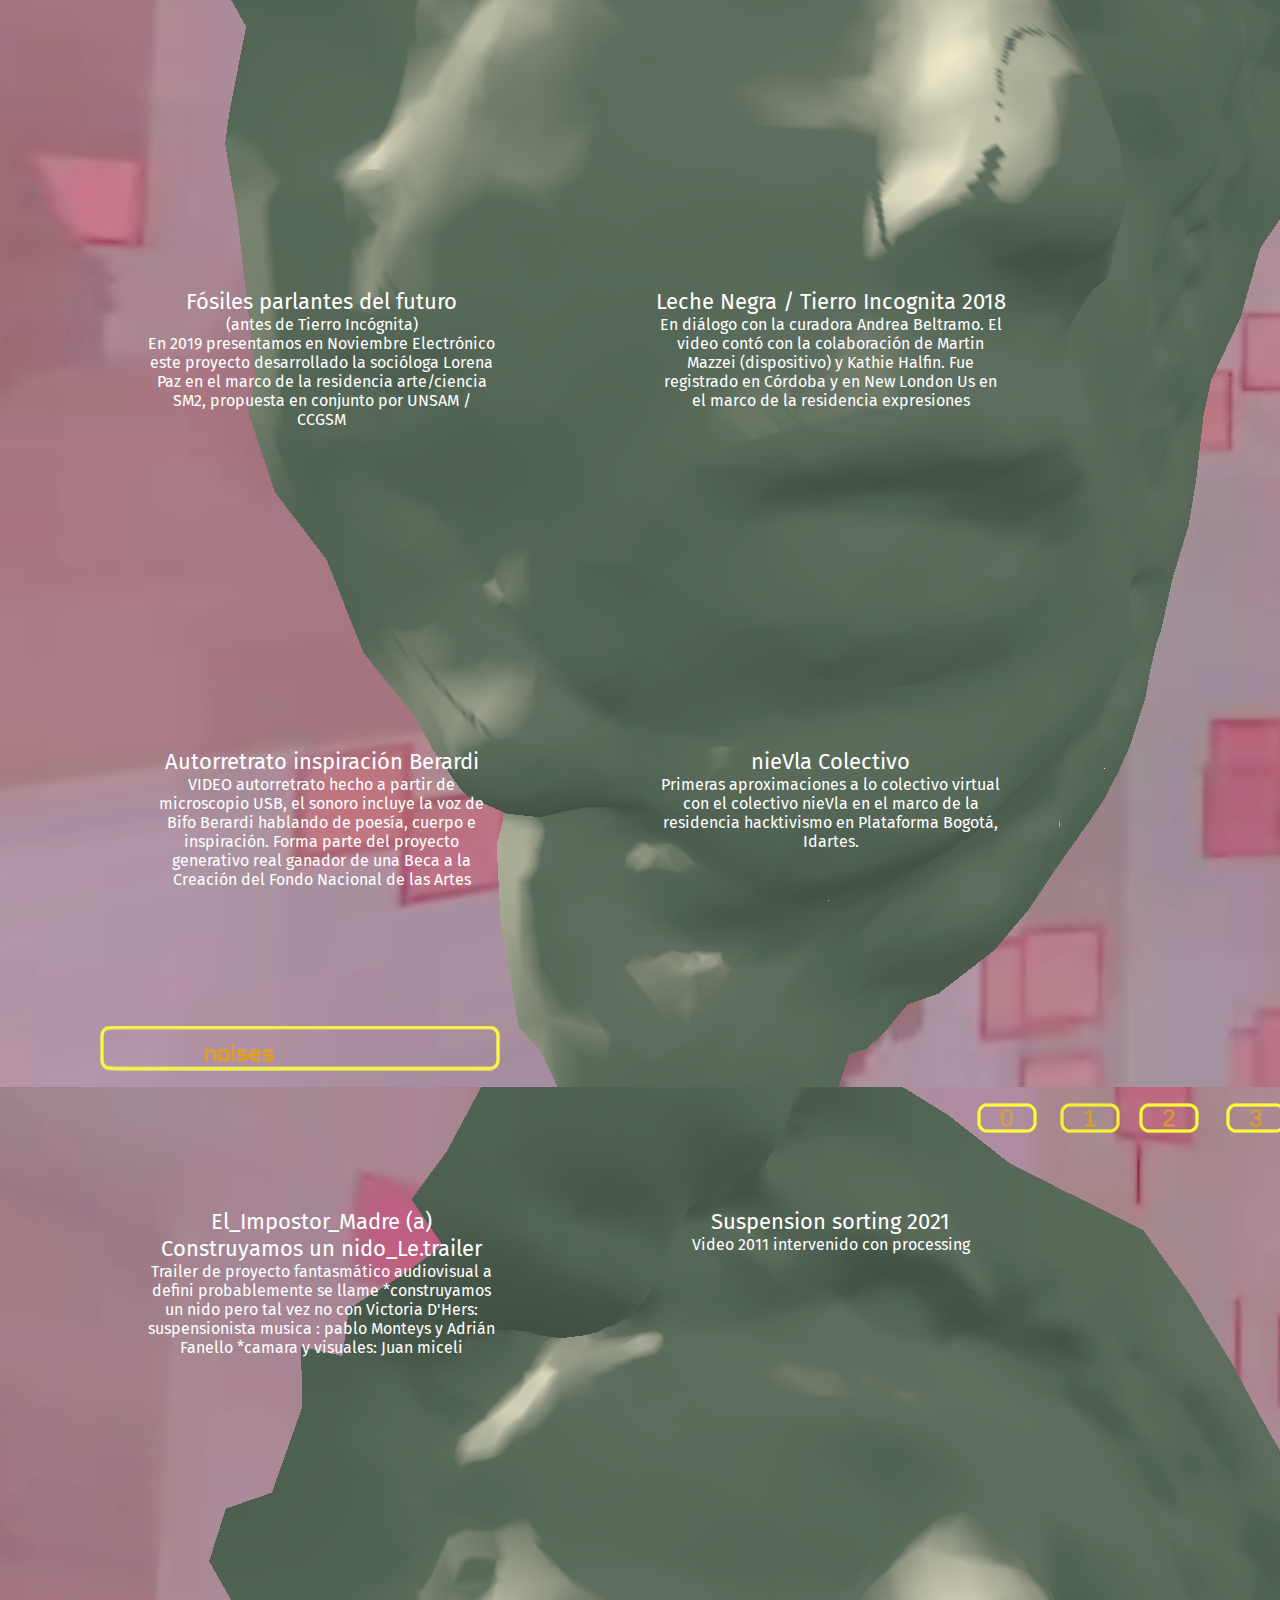
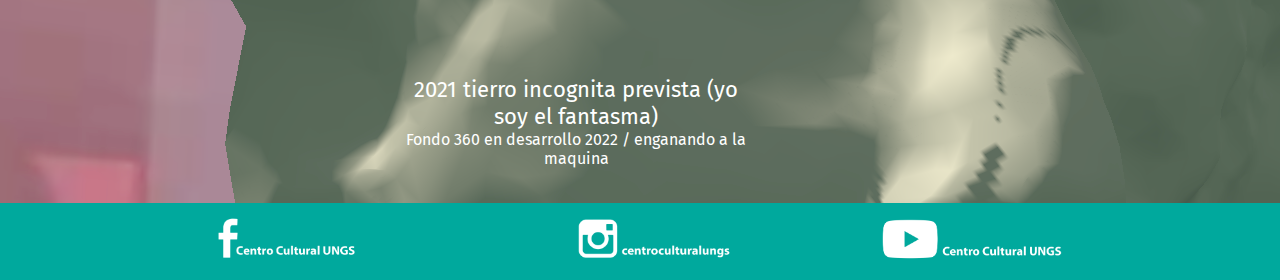
==== commit 14f82be4: "Add files via upload" ====
--- a/pagina02.html
+++ b/pagina02.html
@@ -41,8 +41,8 @@
                 El mundo fantástico descrito por estas piezas se presenta por lo tanto como una investigación. Esta investigación parece una arqueología. Es la arqueología de una tierra incógnita porque no se sabe a dónde nos lleva este viaje. Se trata de hacer una documentación de esta tierra incógnita, así como una documentación de la misma muestra. La consigna encierra la pregunta ¿dónde está el límite de la obra? Emerge la convicción incierta de que tal límite no se puede estabilizar. No hay en esta investigación una búsqueda dentro de los bordes definidos de una disciplina a la manera modernista, sino la indagación de conexiones, viajes, transposiciones y vagabundeos que puedan resultar productivos.<br>
                 De este modo el sitio se vuelve un mundo que flota en un mar de datos. Al mismo tiempo es como meterse dentro de un cuerpo que es también un mundo de seres fabulosos que se manejan con dispositivos fantásticos. El uso de algoritmos para realizar la obra propone una reflexión visual sobre las posibilidades expresivas de los medios tecnológicos contemporáneos. <br>
                 Contemplar estas piezas digitales hace martillar una y otra vez las mismas preguntas: ¿Hasta qué punto las simulaciones que construimos con nuestras máquinas son artificiales? ¿Hasta qué punto nos hemos hibridado con nuestros dispositivos? ¿Somos naturales? ¿Somos seres artificiales/artesanales/técnicos? ¿La obra es uno?”  Sujetos a las sorpresas que nos pueden deparar nuestros artefactos contemplamos el paisaje natural/artificial que nos ofrecen.<br>
-                Otro aspecto que hay que destacar es que la mayoría de estas obras tienen una dimensión colaborativa. La obra de Juan Miceli es el punto de encuentro de diferentes colaboraciones y apropiaciones, por ejemplo la voz de Franco Bifo Berardi, o el mismo entorno 3d donde se muestra la obra, creado con la tecnología de Unity por el desarrollador de software Majit Bedi. Entre tantas otras colaboraciones. Así que no solo el significado queda socavado con este trabajo colectivo, también la idea del artista solitario y genial, ya que no se puede establecer cuál es el aporte de una subjetividad o de otra. <br>
-                Esta cartografía visual genera diálogos inter y trans disciplinarios, oscilando entre lo extraño y lo conocido y produciendo una zona de indiscernibilidad entre el espacio físico y el virtual, se presenta a la experiencia como una especie de banda de moebius donde lo exterior pertenece a lo interior y viceversa donde la  excepción es la  regla. Nos interpela señalando la aporía que implica vivir entre lo físico y lo virtual.
+                Otro aspecto que hay que destacar es que la mayoría de estas obras tienen una dimensión colaborativa. La obra de Juan Miceli es el punto de encuentro de diferentes colaboraciones y apropiaciones, por ejemplo la voz de Franco Bifo Berardi, o el mismo entorno 3d donde se muestra la obra, creado con la tecnología de Unity por el desarrollador de software Majit Bedi, entre tantas otras colaboraciones. Así que no solo el significado queda socavado con este trabajo colectivo, también la idea del artista solitario y genial, ya que no se puede establecer cuál es el aporte de una subjetividad o de otra. <br>
+                Esta cartografía visual genera diálogos inter y trans disciplinarios, oscilando entre lo extraño y lo conocido y produciendo una zona de indiscernibilidad entre el espacio físico y el virtual, se presenta a la experiencia como una especie de banda de moebius donde lo exterior pertenece a lo interior y viceversa, donde la  excepción es la  regla. Nos interpela señalando la aporía que implica vivir entre lo físico y lo virtual.
 
 
                 <br><br>
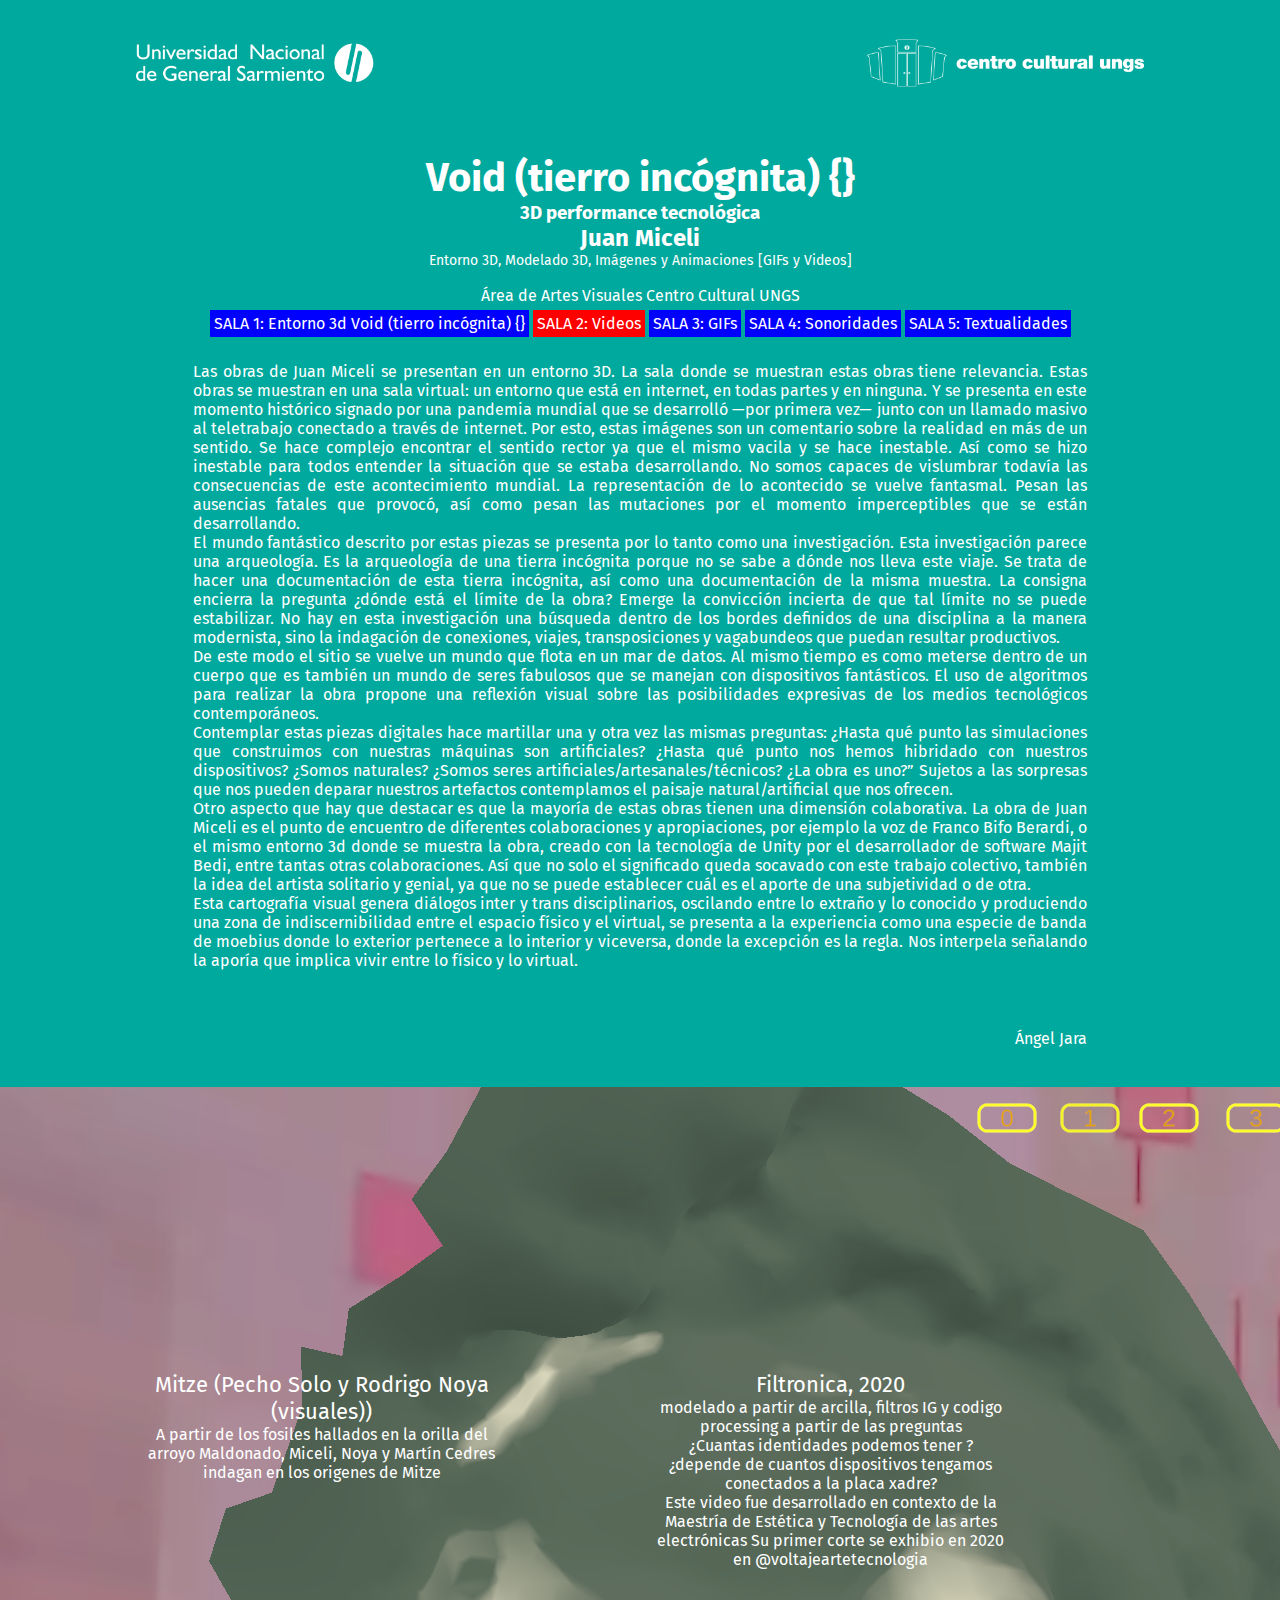
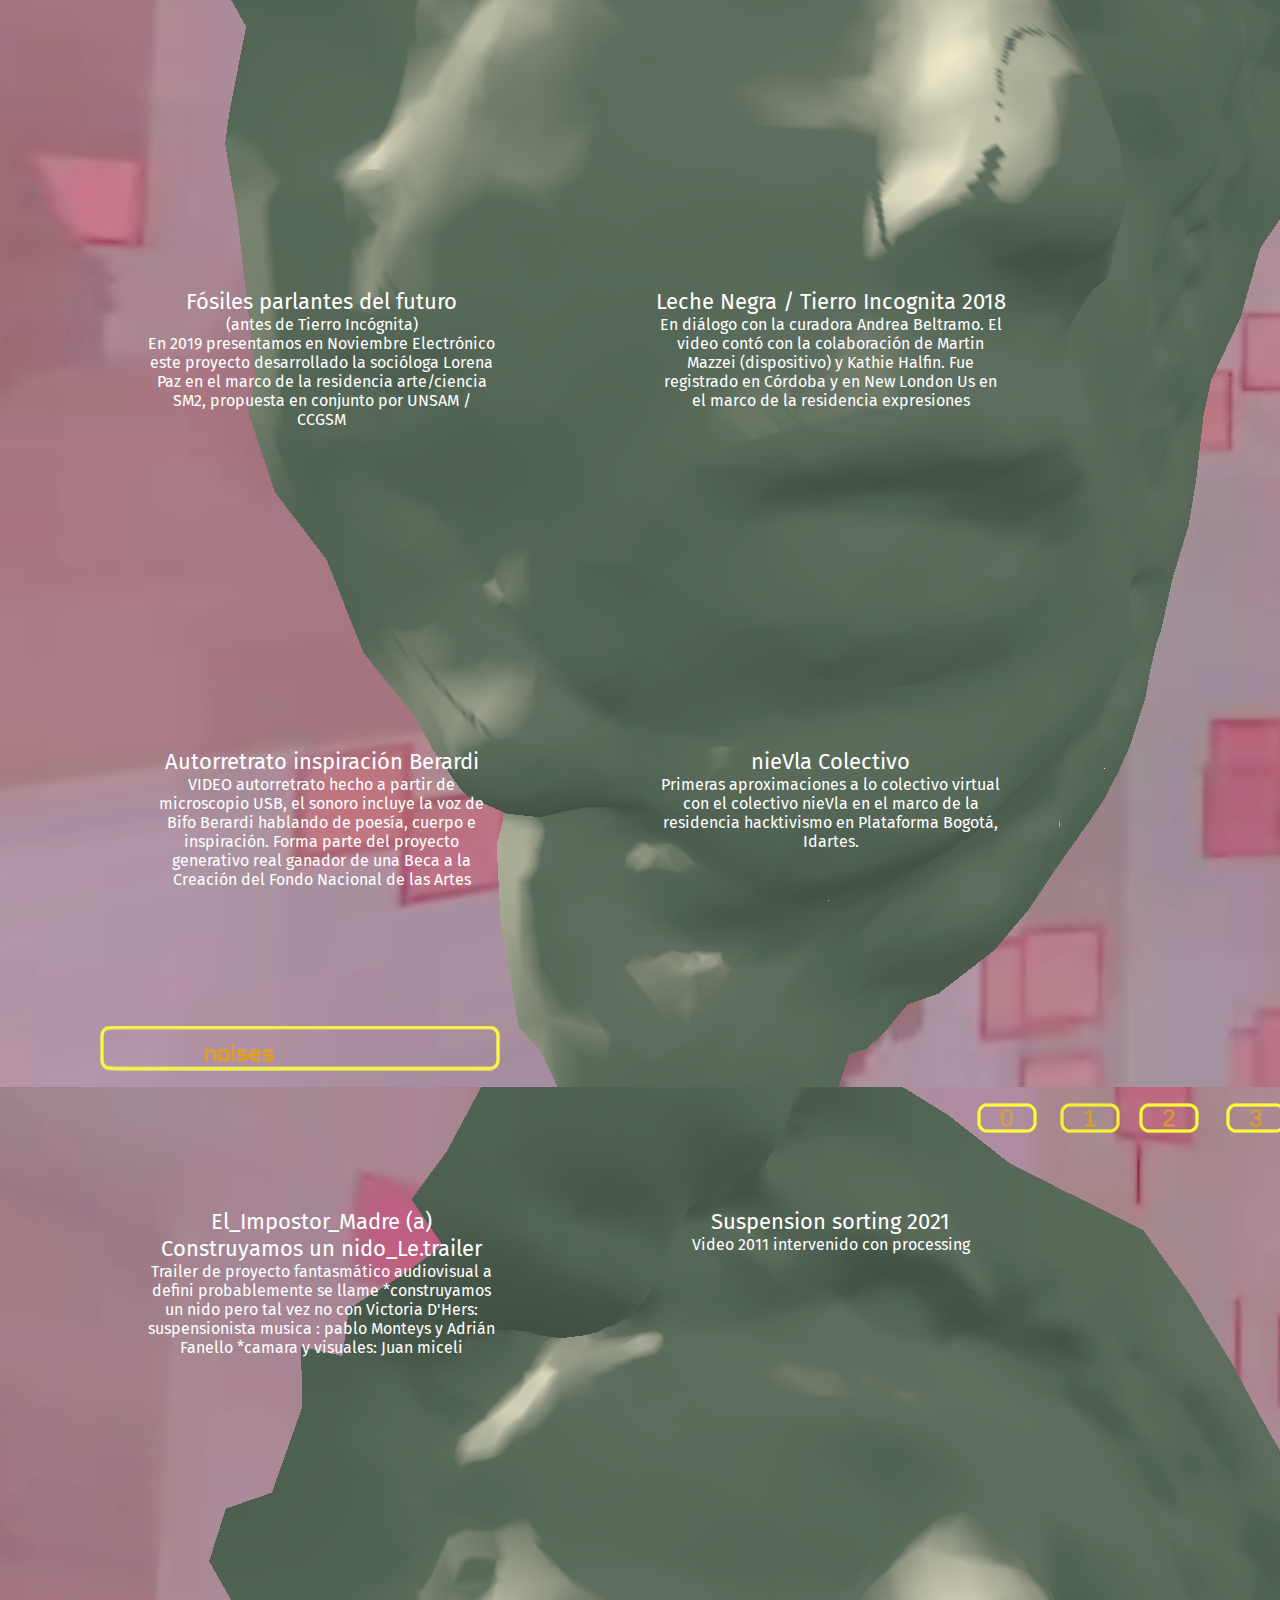
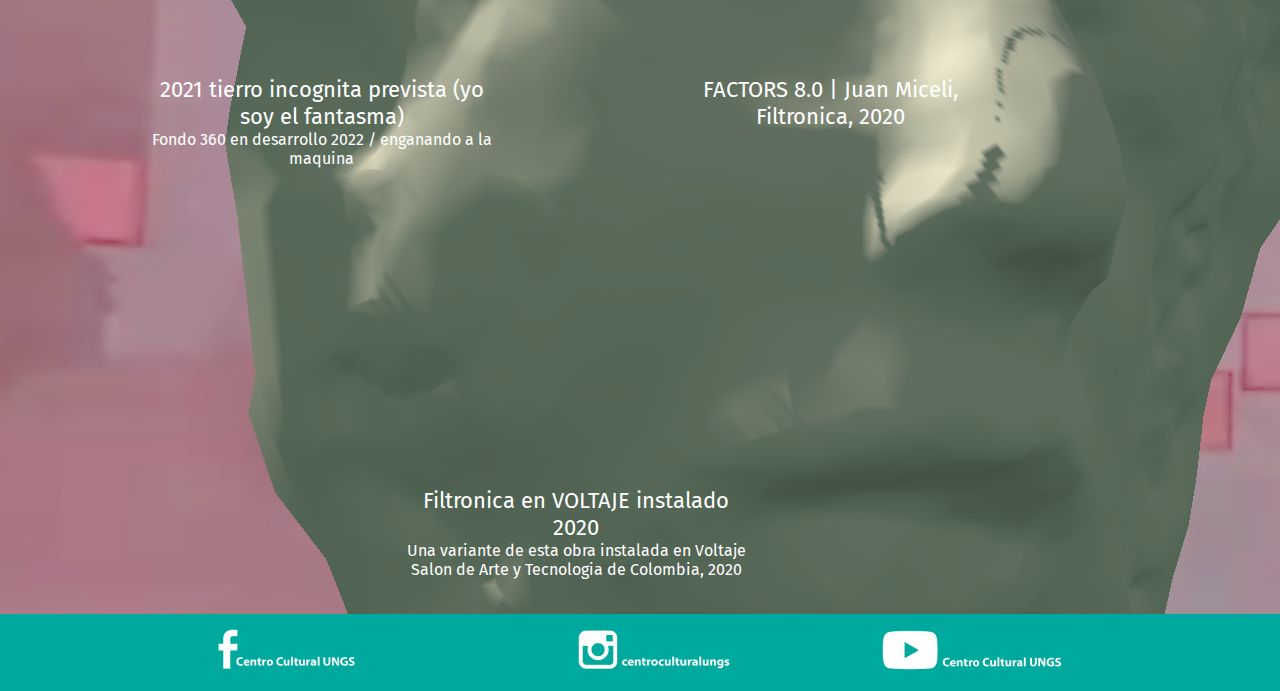
==== commit 29d7faa9: "Add files via upload" ====
--- a/pagina02.html
+++ b/pagina02.html
@@ -144,25 +144,47 @@
                         </p>
                     </div>
                 </div>
+
+                <div class="contenedorDevideo">
+                    <div id="img8">
+                        <iframe width="500" height="280" src="https://www.youtube.com/embed/vKy-5-cn3kg" title="YouTube video player" frameborder="0" allow="accelerometer; autoplay; clipboard-write; encrypted-media; gyroscope; picture-in-picture" allowfullscreen></iframe>
+                    </div>
+                    <div class="nombre">
+                        <p class="tituloVideo">Suspension sorting 2021<br></p>
+                        <p>Video 2011 intervenido con processing
+                        </p>
+                    </div>
+                </div>
+
+                <div class="contenedorDevideo">
+                    <div id="img9">
+                        <iframe width="500" height="280" src="https://www.youtube.com/embed/KdrAC4US1-0" title="YouTube video player" frameborder="0" allow="accelerometer; autoplay; clipboard-write; encrypted-media; gyroscope; picture-in-picture" allowfullscreen></iframe>
+                    </div>
+                    <div class="nombre">
+                        <p class="tituloVideo">2021 tierro incognita prevista (yo soy el fantasma)<br></p>
+                        <p>Fondo 360 en desarrollo 2022 / enganando a la maquina
+                        </p>
+                    </div>
+                </div>
+
+                <div class="contenedorDevideo">
+                    <div id="img10">
+                        <iframe width="500" height="280" src="https://www.youtube.com/embed/ZPsl4qYsOjs" title="YouTube video player" frameborder="0" allow="accelerometer; autoplay; clipboard-write; encrypted-media; gyroscope; picture-in-picture" allowfullscreen></iframe>
+                    </div>
+                    <div class="nombre">
+                        <p class="tituloVideo">FACTORS 8.0 | Juan Miceli, Filtronica, 2020<br></p>
+                        <p>
+                        </p>
+                    </div>
+                </div>
                 
                                 <div class="contenedorDevideo">
-                    <div id="img8">
-                        <iframe src="https://player.vimeo.com/video/132109901?h=d1c4c7fd4f" width="500" height="280" frameborder="0" allow="autoplay; fullscreen; picture-in-picture" allowfullscreen></iframe>
-                    </div>
-                    <div class="nombre">
-                        <p class="tituloVideo">Suspension sorting 2021<br></p>
-                        <p>Video 2011 intervenido con processing
-                        </p>
-                    </div>
-                </div>
-
-                <div class="contenedorDevideo">
-                    <div id="img9">
-                        <iframe width="500" height="280" src="https://www.youtube.com/embed/KdrAC4US1-0" title="YouTube video player" frameborder="0" allow="accelerometer; autoplay; clipboard-write; encrypted-media; gyroscope; picture-in-picture" allowfullscreen></iframe>
-                    </div>
-                    <div class="nombre">
-                        <p class="tituloVideo">2021 tierro incognita prevista (yo soy el fantasma)<br></p>
-                        <p>Fondo 360 en desarrollo 2022 / enganando a la maquina
+                    <div id="img11">
+                       <iframe width="500" height="280" src="https://www.youtube.com/embed/N9qAWHigyRs" title="YouTube video player" frameborder="0" allow="accelerometer; autoplay; clipboard-write; encrypted-media; gyroscope; picture-in-picture" allowfullscreen></iframe>
+                    </div>
+                    <div class="nombre">
+                        <p class="tituloVideo">Filtronica en VOLTAJE instalado 2020<br></p>
+                        <p>Una variante de esta obra instalada en Voltaje Salon de Arte y Tecnologia de Colombia, 2020
                         </p>
                     </div>
                 </div>
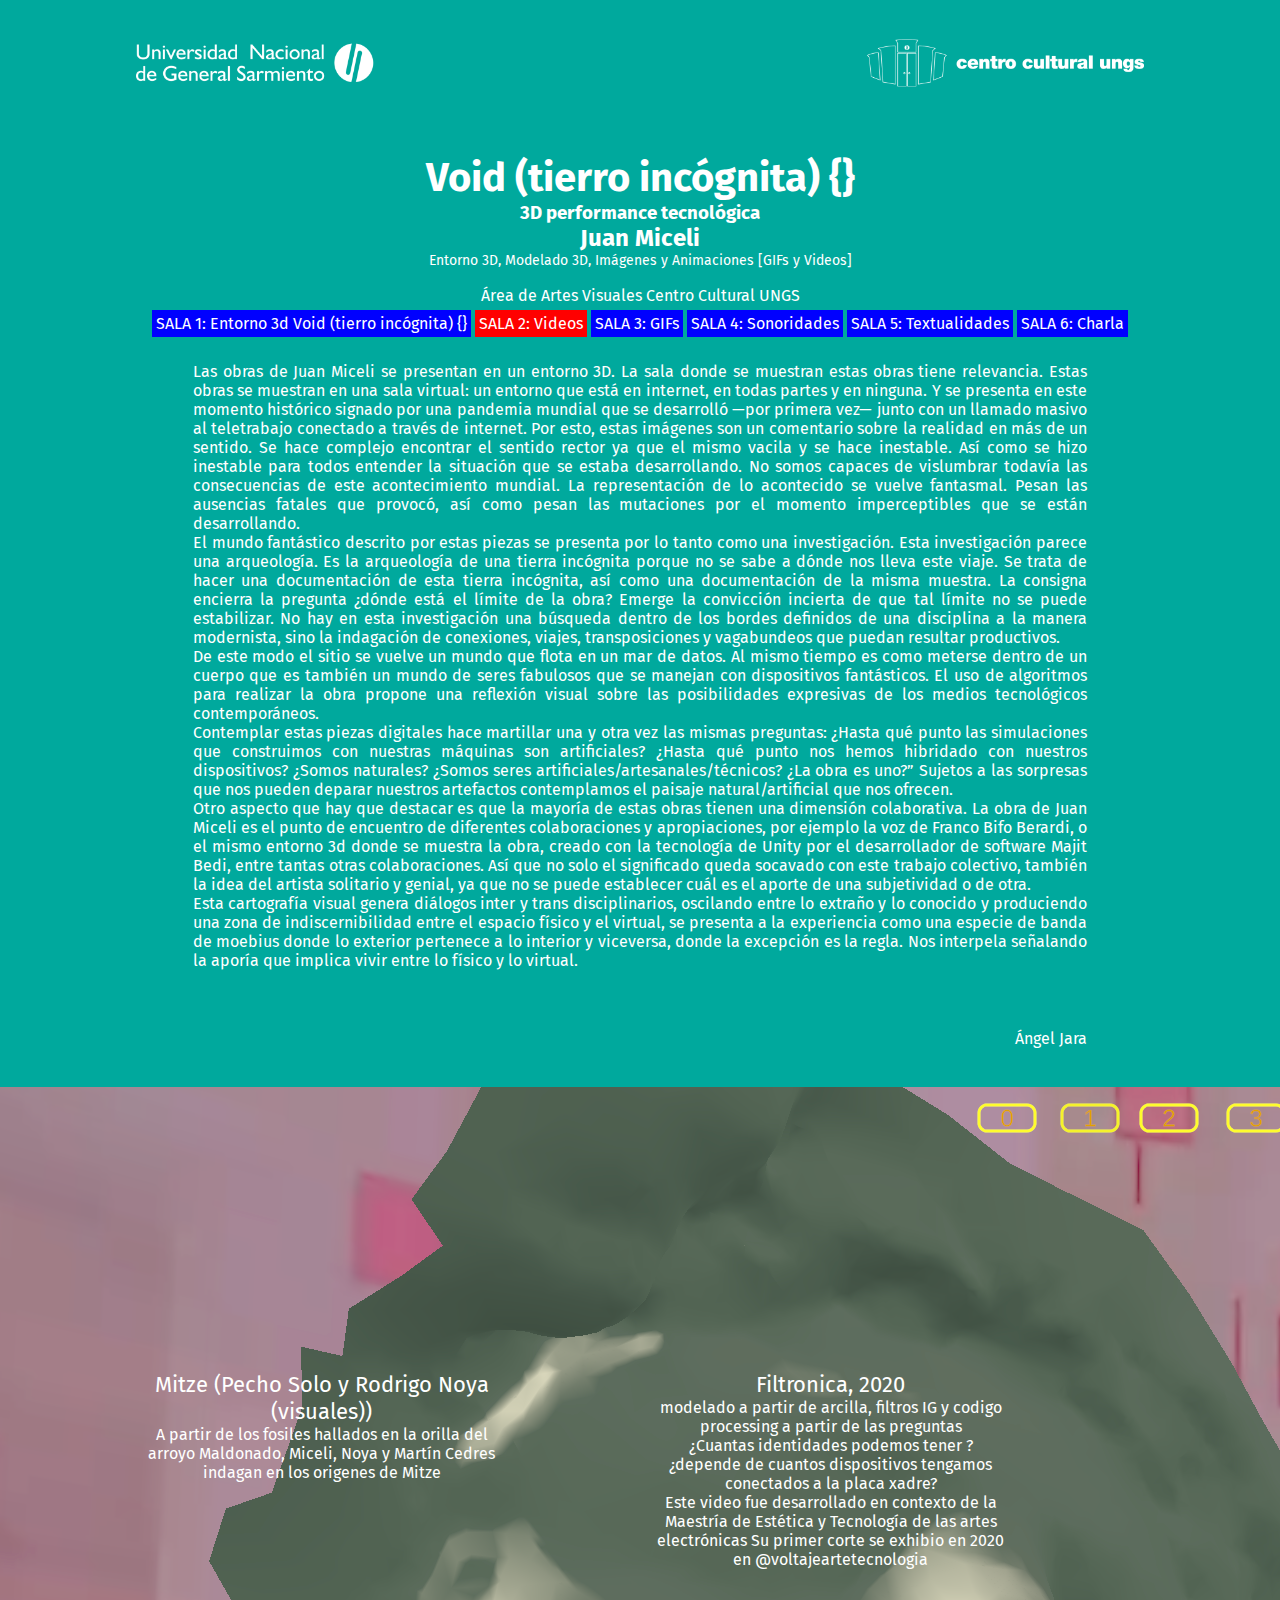
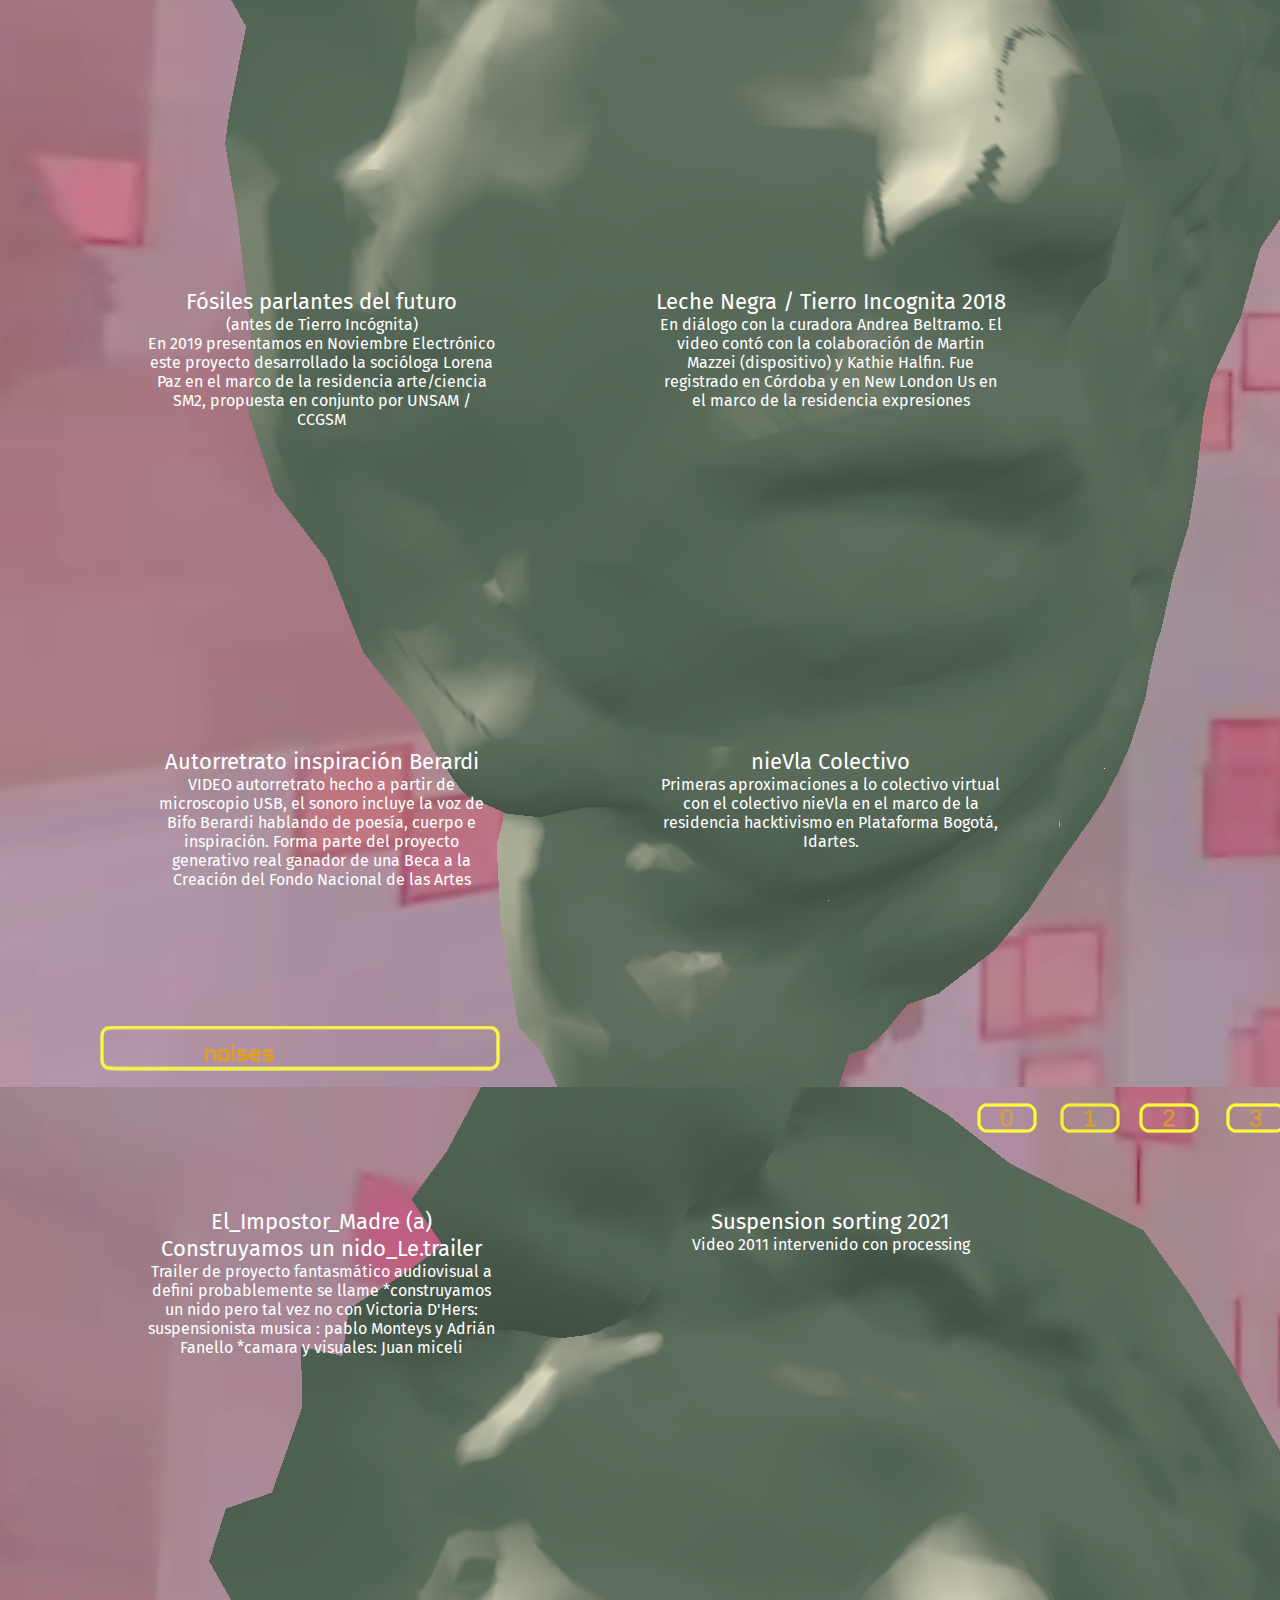
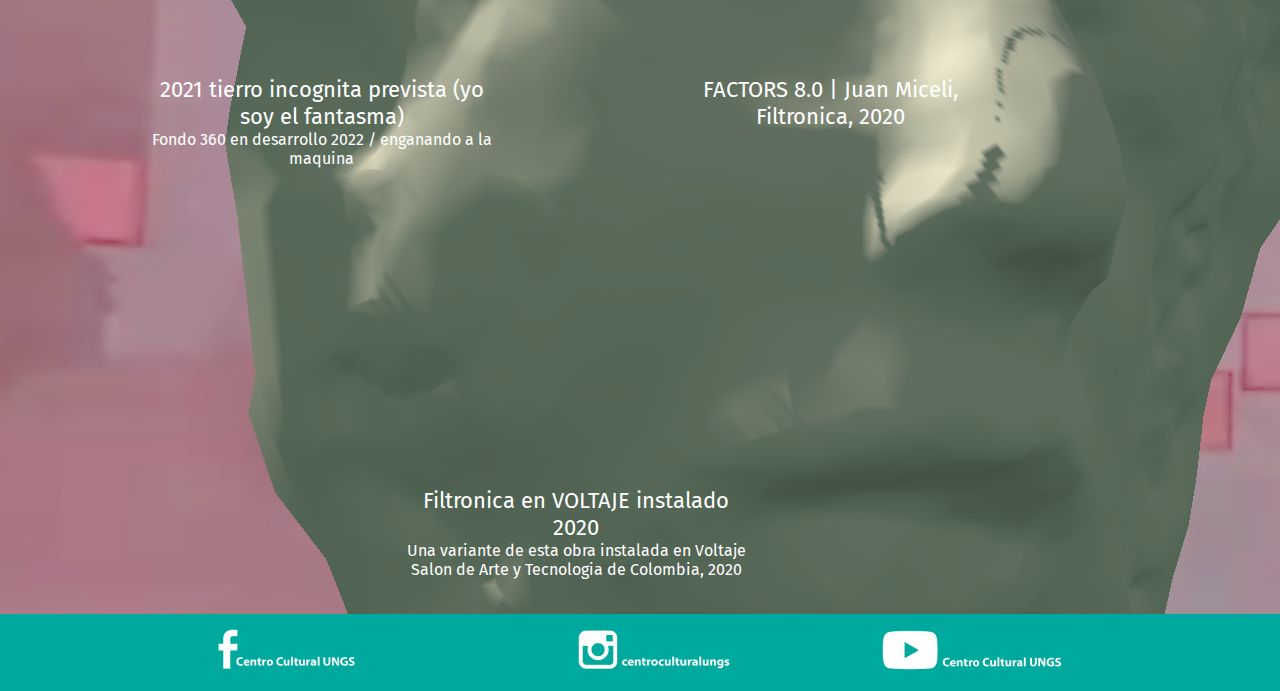
==== commit 617f73ff: "Add files via upload" ====
--- a/pagina02.html
+++ b/pagina02.html
@@ -26,6 +26,7 @@
                 <a class = "irA" href="pagina03.html#img1">SALA 3: GIFs </a>  
                 <a class = "irA" href="pagina04.html#img1">SALA 4: Sonoridades</a>
                 <a class = "irA" href="pagina05.html#img1">SALA 5: Textualidades</a> 
+                <a class = "irA" href="pagina06.html#img1">SALA 6: Charla</a> 
                 <!-- 
 <a class = "irA" href="pagina04.html#img1">SALA 4: Entrevistas </a>  
 -->
@@ -177,10 +178,10 @@
                         </p>
                     </div>
                 </div>
-                
-                                <div class="contenedorDevideo">
+
+                <div class="contenedorDevideo">
                     <div id="img11">
-                       <iframe width="500" height="280" src="https://www.youtube.com/embed/N9qAWHigyRs" title="YouTube video player" frameborder="0" allow="accelerometer; autoplay; clipboard-write; encrypted-media; gyroscope; picture-in-picture" allowfullscreen></iframe>
+                        <iframe width="500" height="280" src="https://www.youtube.com/embed/N9qAWHigyRs" title="YouTube video player" frameborder="0" allow="accelerometer; autoplay; clipboard-write; encrypted-media; gyroscope; picture-in-picture" allowfullscreen></iframe>
                     </div>
                     <div class="nombre">
                         <p class="tituloVideo">Filtronica en VOLTAJE instalado 2020<br></p>
